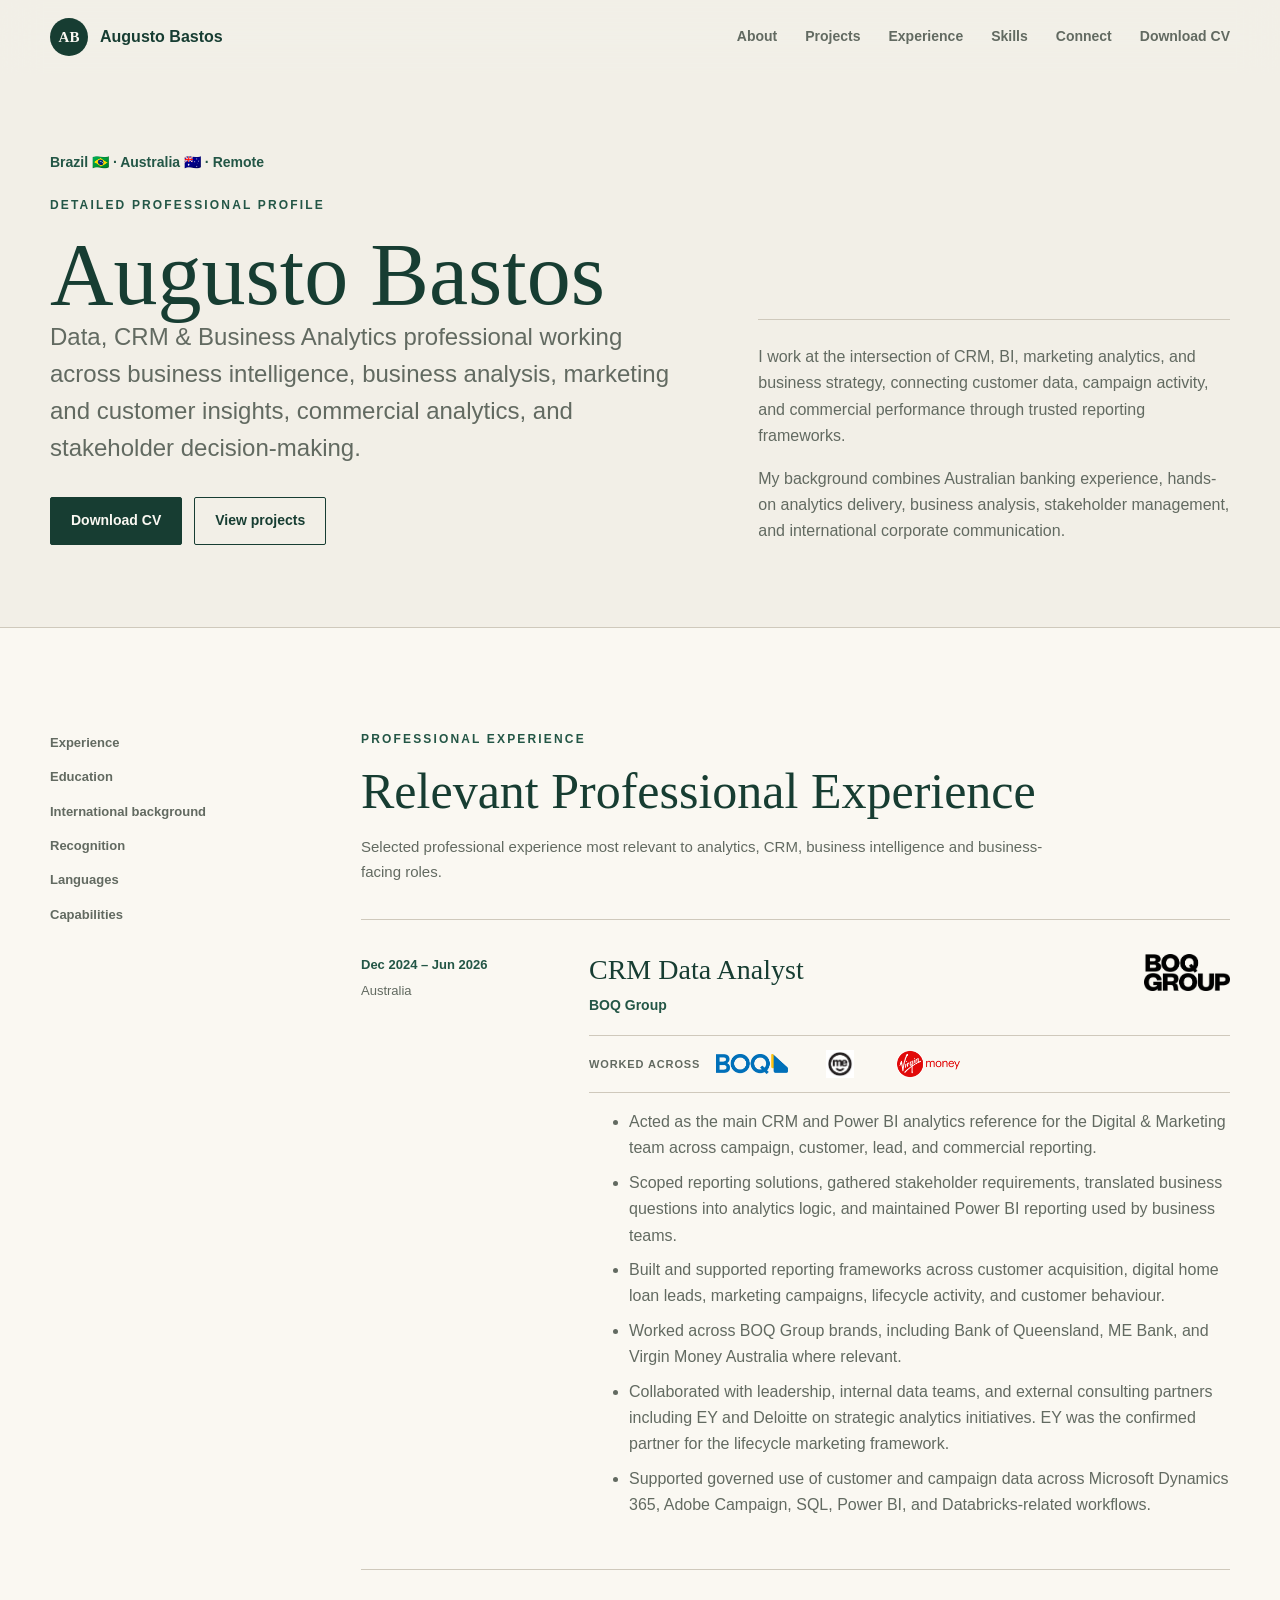
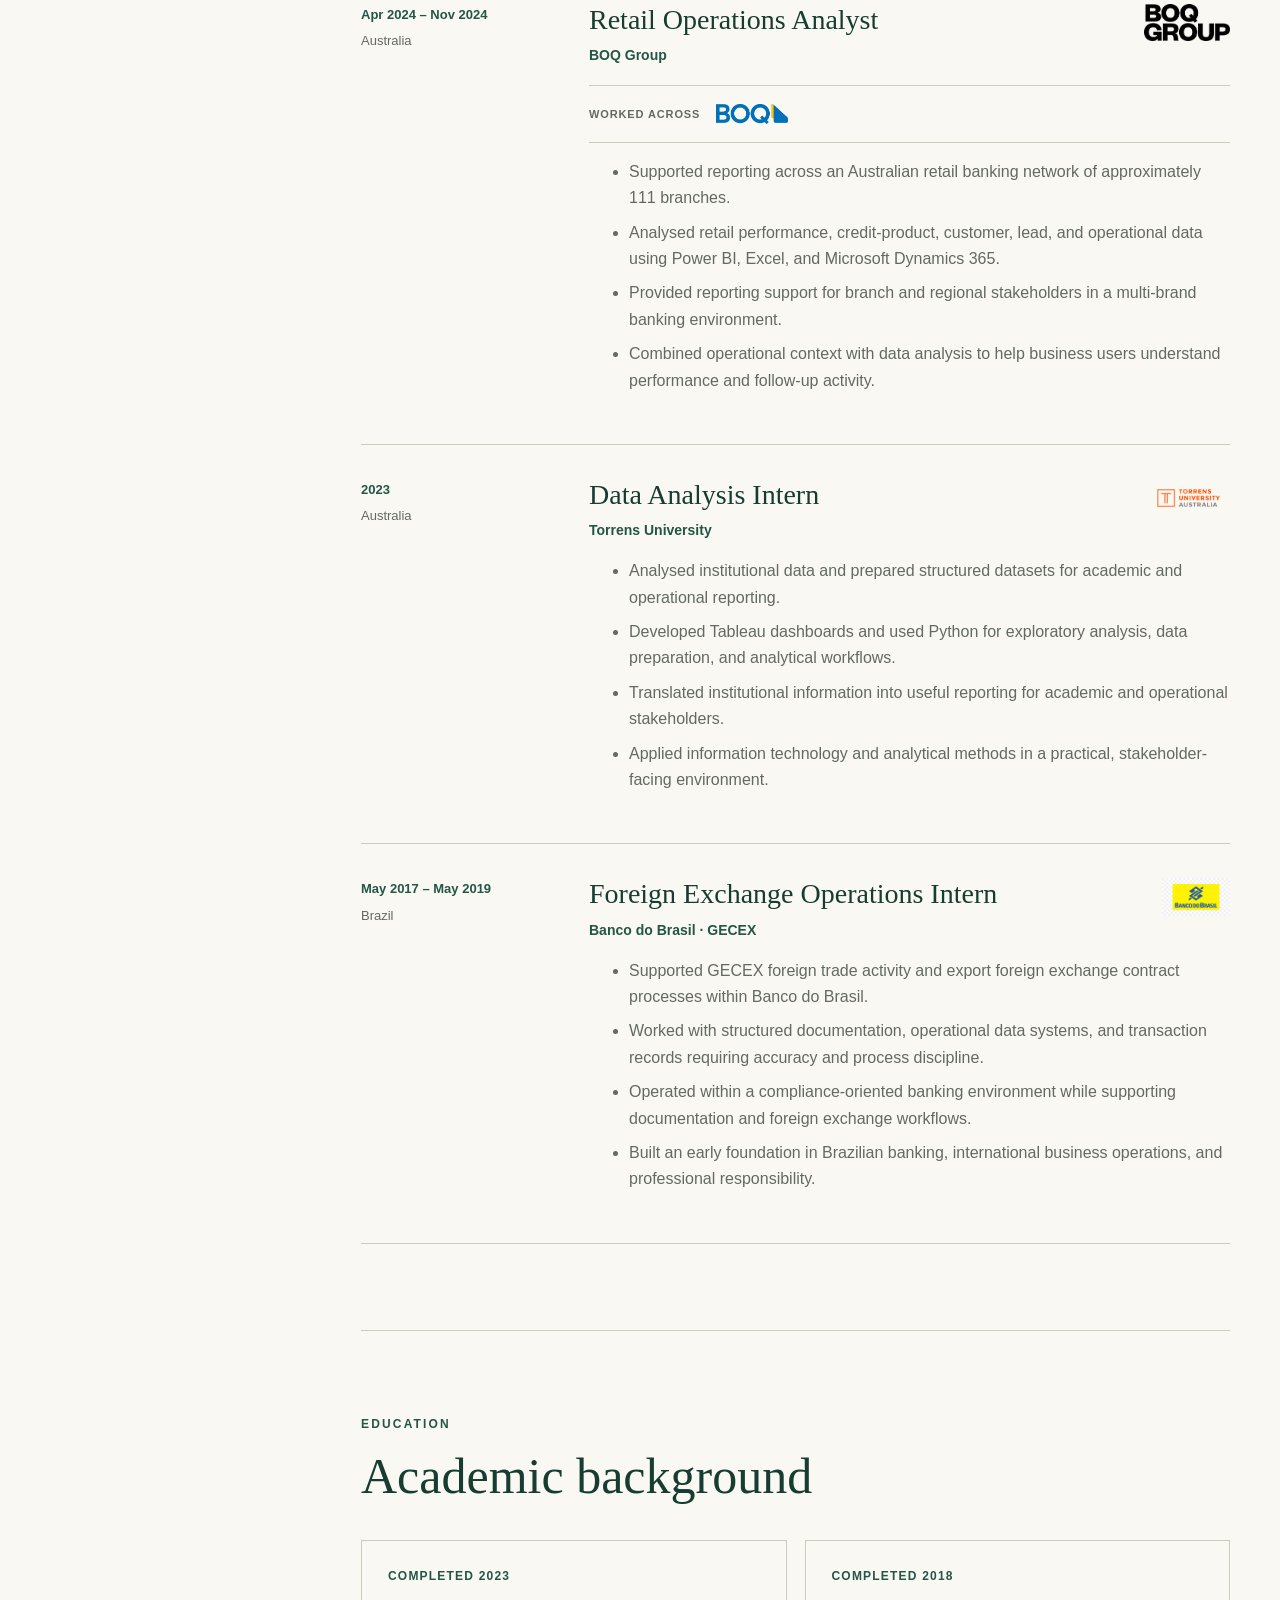
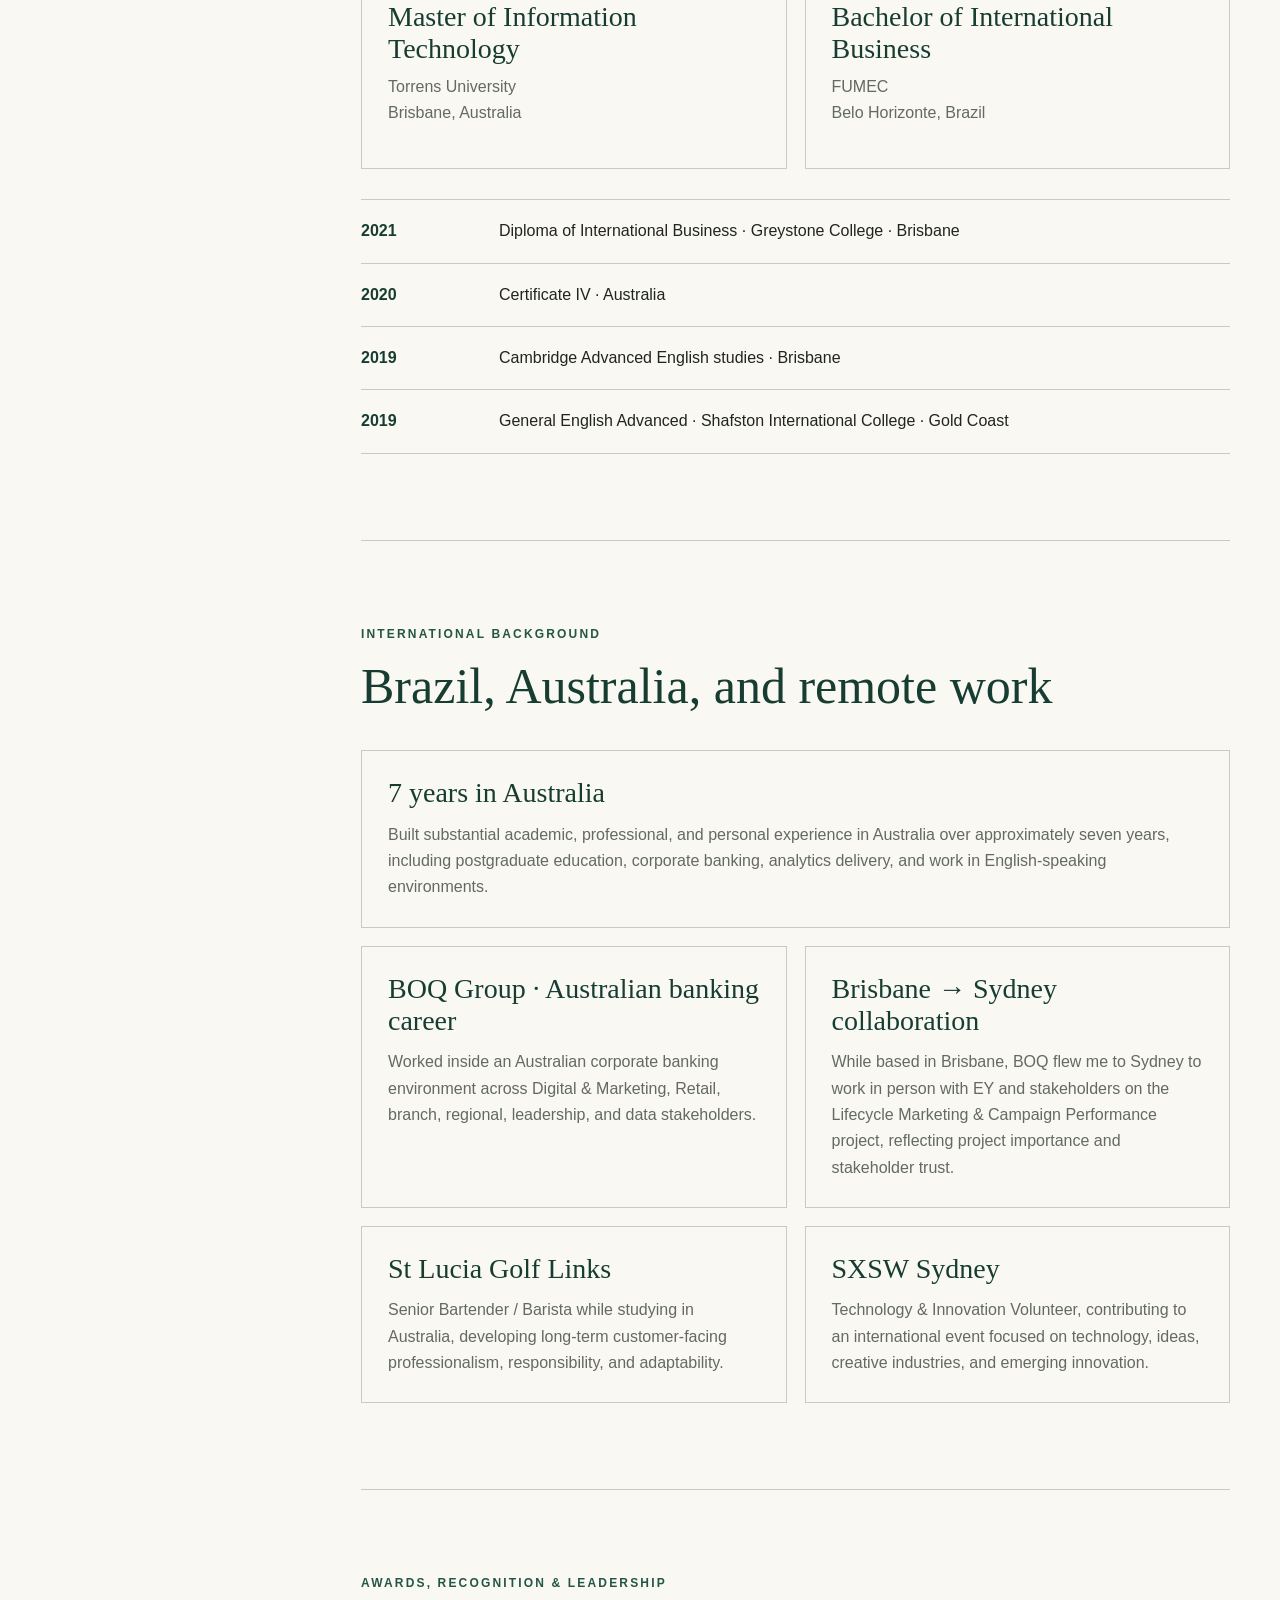
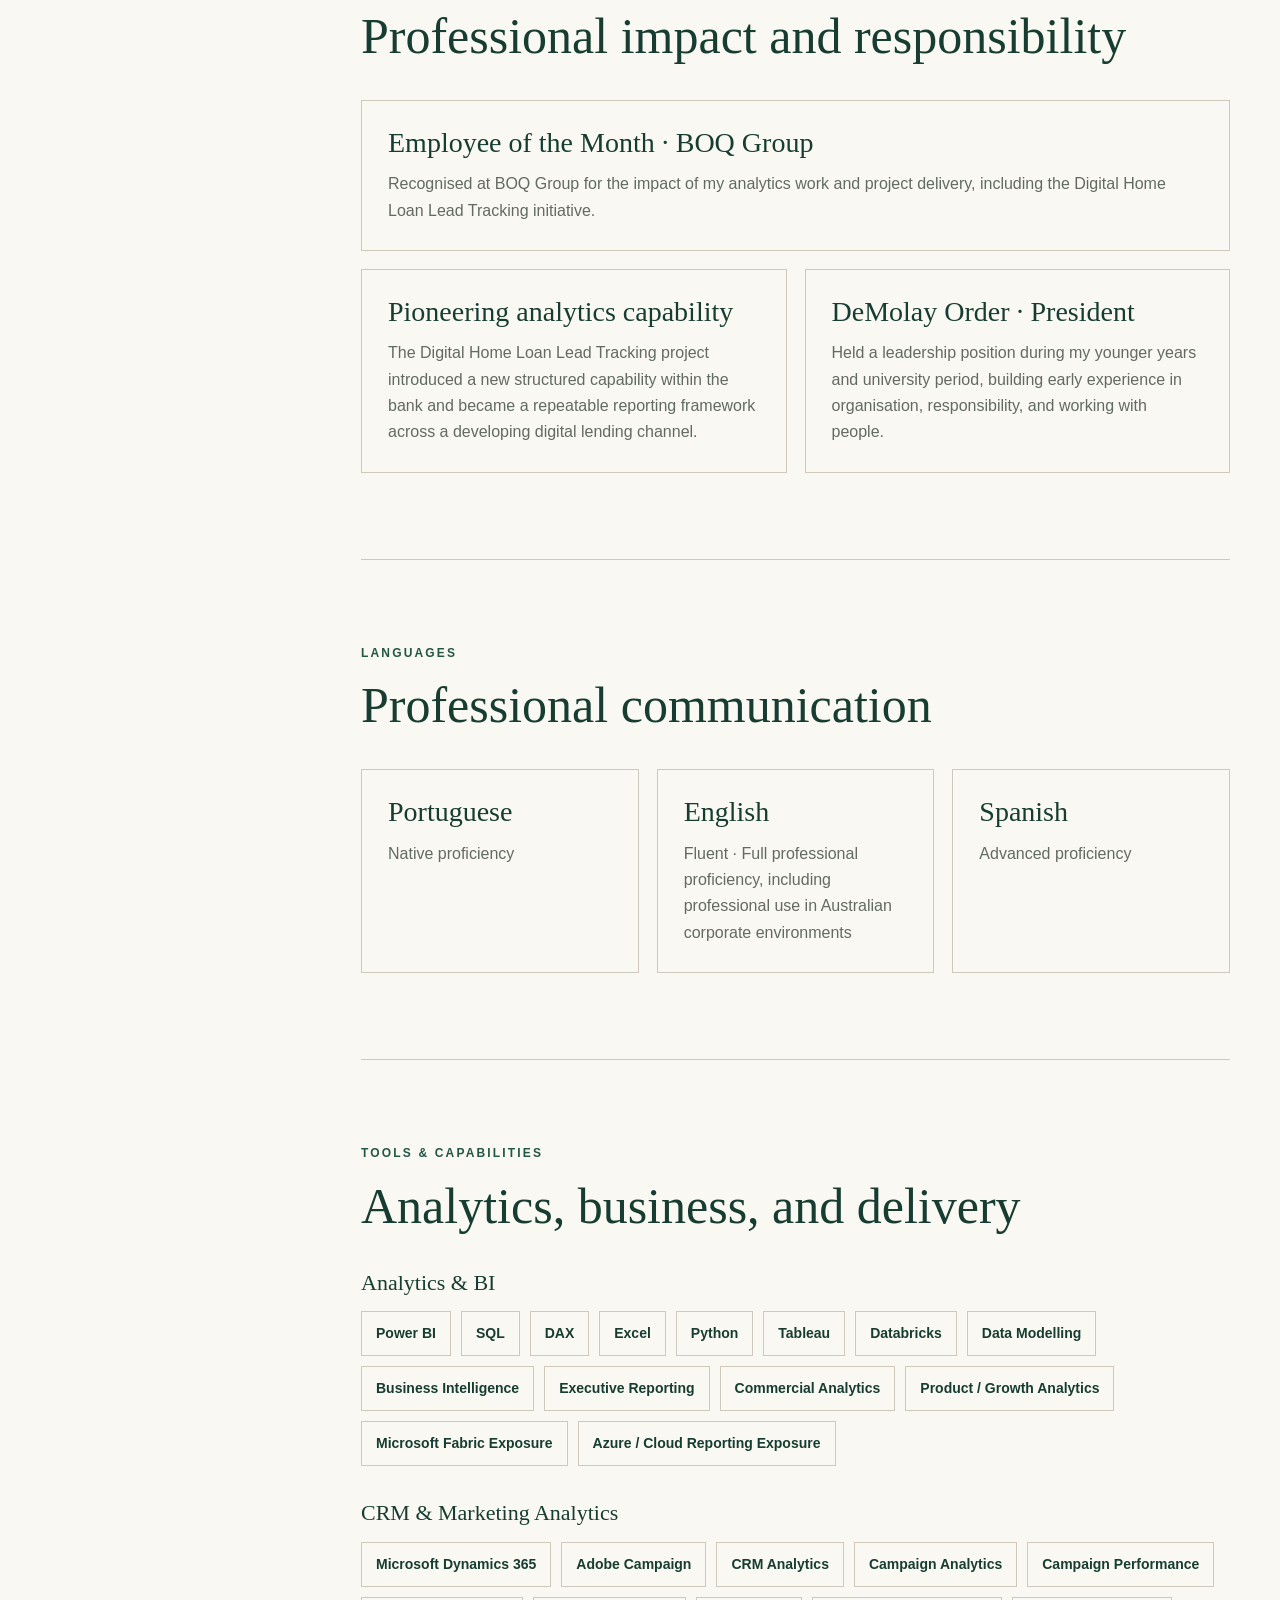
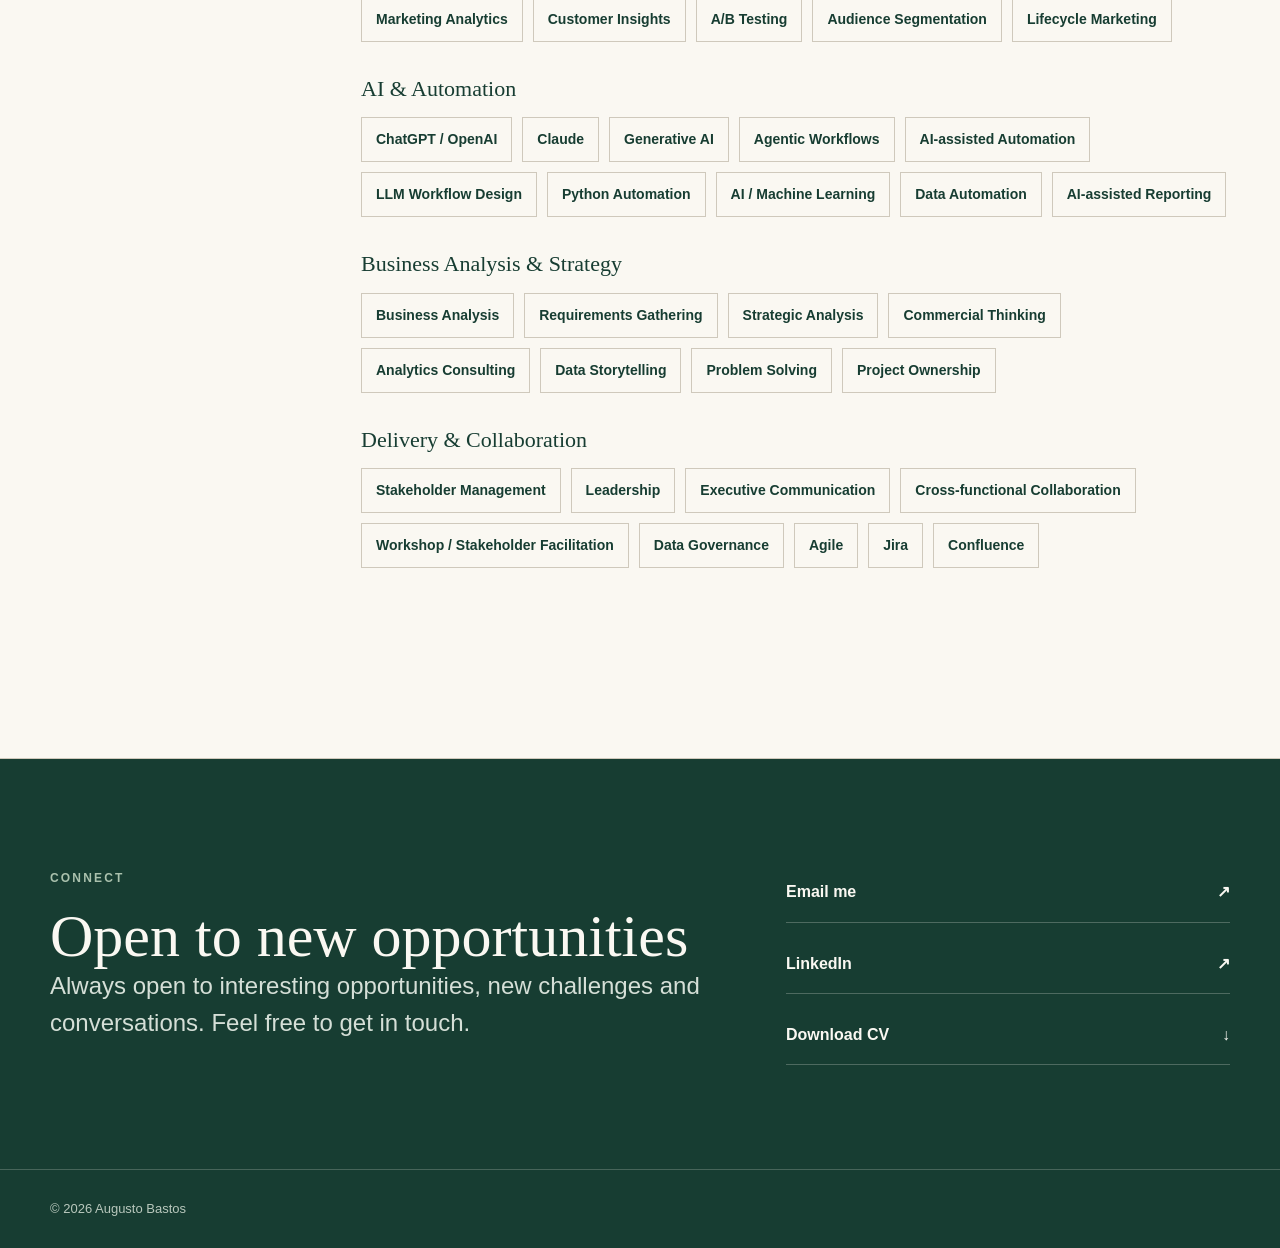
==== profile.html @ b30df7a2 "Add files via upload" ====
<!doctype html>
<html lang="en">
<head>
  <meta charset="utf-8">
  <meta name="viewport" content="width=device-width, initial-scale=1">
  <meta name="description" content="Detailed professional profile of Augusto Bastos, covering data and CRM analytics, business intelligence, business analysis, marketing analytics, customer insights, and Australian banking experience.">
  <meta name="theme-color" content="#f2efe7">
  <title>Professional Profile | Augusto Bastos</title>
  <link rel="stylesheet" href="styles.css">
  <script defer src="script.js"></script>
</head>
<body>
  <a class="skip-link" href="#main">Skip to content</a>
  <header class="site-header" data-header>
    <nav class="nav" aria-label="Main navigation">
      <a class="brand" href="index.html" aria-label="Augusto Bastos, home"><span class="brand-mark" aria-hidden="true">AB</span><span>Augusto Bastos</span></a>
      <button class="menu-button" type="button" aria-expanded="false" aria-label="Open navigation" data-menu-button>☰</button>
      <div class="nav-links" data-nav-links>
        <a href="index.html#about">About</a>
        <a href="index.html#projects">Projects</a>
        <a href="#experience">Experience</a>
        <a href="#capabilities">Skills</a>
        <a href="#connect">Connect</a>
        <a href="Augusto-Bastos-CV.pdf" download>Download CV</a>
      </div>
    </nav>
  </header>

  <main id="main">
    <section class="profile-hero">
      <div class="container profile-hero-grid">
        <div class="reveal">
          <p class="location-line">Brazil 🇧🇷 · Australia 🇦🇺 · Remote</p>
          <p class="eyebrow">Detailed professional profile</p>
          <h1>Augusto Bastos</h1>
          <p class="lede">Data, CRM & Business Analytics professional working across business intelligence, business analysis, marketing and customer insights, commercial analytics, and stakeholder decision-making.</p>
          <div class="button-row"><a class="button button-primary" href="Augusto-Bastos-CV.pdf" download>Download CV</a><a class="button" href="index.html#projects">View projects</a></div>
        </div>
        <aside class="profile-summary reveal">
          <p>I work at the intersection of CRM, BI, marketing analytics, and business strategy, connecting customer data, campaign activity, and commercial performance through trusted reporting frameworks.</p>
          <p>My background combines Australian banking experience, hands-on analytics delivery, business analysis, stakeholder management, and international corporate communication.</p>
        </aside>
      </div>
    </section>

    <section class="section surface-band">
      <div class="container profile-layout">
        <nav class="profile-index" aria-label="Profile sections">
          <a href="#experience">Experience</a>
          <a href="#education">Education</a>
          <a href="#background">International background</a>
          <a href="#recognition">Recognition</a>
          <a href="#languages">Languages</a>
          <a href="#capabilities">Capabilities</a>
        </nav>

        <div>
          <section class="profile-section reveal" id="experience">
            <p class="eyebrow">Professional experience</p>
            <h2>Relevant Professional Experience</h2>
            <p class="profile-support">Selected professional experience most relevant to analytics, CRM, business intelligence and business-facing roles.</p>
            <div class="role-list">
              <article class="role-entry">
                <div class="role-meta">Dec 2024 – Jun 2026<span>Australia</span></div>
                <div>
                  <div class="role-heading"><h3>CRM Data Analyst</h3><img class="role-logo" src="assets/logos/boq-group.webp" alt="BOQ Group"></div>
                  <p class="organisation">BOQ Group</p>
                  <div class="brand-strip" aria-label="Worked across BOQ Group banking brands"><span>Worked across</span><img src="assets/logos/bank-of-queensland.png" alt="Bank of Queensland"><img src="assets/logos/me-bank.png" alt="ME Bank"><img src="assets/logos/virgin-money-australia.webp" alt="Virgin Money Australia"></div>
                  <ul>
                    <li>Acted as the main CRM and Power BI analytics reference for the Digital & Marketing team across campaign, customer, lead, and commercial reporting.</li>
                    <li>Scoped reporting solutions, gathered stakeholder requirements, translated business questions into analytics logic, and maintained Power BI reporting used by business teams.</li>
                    <li>Built and supported reporting frameworks across customer acquisition, digital home loan leads, marketing campaigns, lifecycle activity, and customer behaviour.</li>
                    <li>Worked across BOQ Group brands, including Bank of Queensland, ME Bank, and Virgin Money Australia where relevant.</li>
                    <li>Collaborated with leadership, internal data teams, and external consulting partners including EY and Deloitte on strategic analytics initiatives. EY was the confirmed partner for the lifecycle marketing framework.</li>
                    <li>Supported governed use of customer and campaign data across Microsoft Dynamics 365, Adobe Campaign, SQL, Power BI, and Databricks-related workflows.</li>
                  </ul>
                </div>
              </article>

              <article class="role-entry">
                <div class="role-meta">Apr 2024 – Nov 2024<span>Australia</span></div>
                <div>
                  <div class="role-heading"><h3>Retail Operations Analyst</h3><img class="role-logo" src="assets/logos/boq-group.webp" alt="BOQ Group"></div>
                  <p class="organisation">BOQ Group</p>
                  <div class="brand-strip" aria-label="Worked across the Bank of Queensland retail network"><span>Worked across</span><img src="assets/logos/bank-of-queensland.png" alt="Bank of Queensland"></div>
                  <ul>
                    <li>Supported reporting across an Australian retail banking network of approximately 111 branches.</li>
                    <li>Analysed retail performance, credit-product, customer, lead, and operational data using Power BI, Excel, and Microsoft Dynamics 365.</li>
                    <li>Provided reporting support for branch and regional stakeholders in a multi-brand banking environment.</li>
                    <li>Combined operational context with data analysis to help business users understand performance and follow-up activity.</li>
                  </ul>
                </div>
              </article>

              <article class="role-entry">
                <div class="role-meta">2023<span>Australia</span></div>
                <div>
                  <div class="role-heading"><h3>Data Analysis Intern</h3><img class="role-logo" src="assets/logos/torrens-university.png" alt="Torrens University Australia"></div>
                  <p class="organisation">Torrens University</p>
                  <ul>
                    <li>Analysed institutional data and prepared structured datasets for academic and operational reporting.</li>
                    <li>Developed Tableau dashboards and used Python for exploratory analysis, data preparation, and analytical workflows.</li>
                    <li>Translated institutional information into useful reporting for academic and operational stakeholders.</li>
                    <li>Applied information technology and analytical methods in a practical, stakeholder-facing environment.</li>
                  </ul>
                </div>
              </article>

              <article class="role-entry">
                <div class="role-meta">May 2017 – May 2019<span>Brazil</span></div>
                <div>
                  <div class="role-heading"><h3>Foreign Exchange Operations Intern</h3><img class="role-logo" src="assets/logos/banco-do-brasil.webp" alt="Banco do Brasil"></div>
                  <p class="organisation">Banco do Brasil · GECEX</p>
                  <ul>
                    <li>Supported GECEX foreign trade activity and export foreign exchange contract processes within Banco do Brasil.</li>
                    <li>Worked with structured documentation, operational data systems, and transaction records requiring accuracy and process discipline.</li>
                    <li>Operated within a compliance-oriented banking environment while supporting documentation and foreign exchange workflows.</li>
                    <li>Built an early foundation in Brazilian banking, international business operations, and professional responsibility.</li>
                  </ul>
                </div>
              </article>
            </div>
          </section>

          <section class="profile-section reveal" id="education">
            <p class="eyebrow">Education</p>
            <h2>Academic background</h2>
            <div class="education-list">
              <article class="education-item"><p class="date">Completed 2023</p><h3>Master of Information Technology</h3><p>Torrens University<br>Brisbane, Australia</p></article>
              <article class="education-item"><p class="date">Completed 2018</p><h3>Bachelor of International Business</h3><p>FUMEC<br>Belo Horizonte, Brazil</p></article>
            </div>

            <div class="qualification-list" aria-label="Additional education and qualifications">
              <div class="qualification-row"><strong>2021</strong><span>Diploma of International Business · Greystone College · Brisbane</span></div>
              <div class="qualification-row"><strong>2020</strong><span>Certificate IV · Australia</span></div>
              <div class="qualification-row"><strong>2019</strong><span>Cambridge Advanced English studies · Brisbane</span></div>
              <div class="qualification-row"><strong>2019</strong><span>General English Advanced · Shafston International College · Gold Coast</span></div>
            </div>
          </section>

          <section class="profile-section reveal" id="background">
            <p class="eyebrow">International background</p>
            <h2>Brazil, Australia, and remote work</h2>
            <div class="story-grid">
              <article class="story-card"><h3>7 years in Australia</h3><p>Built substantial academic, professional, and personal experience in Australia over approximately seven years, including postgraduate education, corporate banking, analytics delivery, and work in English-speaking environments.</p></article>
              <article class="story-card"><h3>BOQ Group · Australian banking career</h3><p>Worked inside an Australian corporate banking environment across Digital & Marketing, Retail, branch, regional, leadership, and data stakeholders.</p></article>
              <article class="story-card"><h3>Brisbane → Sydney collaboration</h3><p>While based in Brisbane, BOQ flew me to Sydney to work in person with EY and stakeholders on the Lifecycle Marketing & Campaign Performance project, reflecting project importance and stakeholder trust.</p></article>
              <article class="story-card"><h3>St Lucia Golf Links</h3><p>Senior Bartender / Barista while studying in Australia, developing long-term customer-facing professionalism, responsibility, and adaptability.</p></article>
              <article class="story-card"><h3>SXSW Sydney</h3><p>Technology & Innovation Volunteer, contributing to an international event focused on technology, ideas, creative industries, and emerging innovation.</p></article>
            </div>
          </section>

          <section class="profile-section reveal" id="recognition">
            <p class="eyebrow">Awards, recognition & leadership</p>
            <h2>Professional impact and responsibility</h2>
            <div class="story-grid">
              <article class="story-card"><h3>Employee of the Month · BOQ Group</h3><p>Recognised at BOQ Group for the impact of my analytics work and project delivery, including the Digital Home Loan Lead Tracking initiative.</p></article>
              <article class="story-card"><h3>Pioneering analytics capability</h3><p>The Digital Home Loan Lead Tracking project introduced a new structured capability within the bank and became a repeatable reporting framework across a developing digital lending channel.</p></article>
              <article class="story-card"><h3>DeMolay Order · President</h3><p>Held a leadership position during my younger years and university period, building early experience in organisation, responsibility, and working with people.</p></article>
            </div>
          </section>

          <section class="profile-section reveal" id="languages">
            <p class="eyebrow">Languages</p>
            <h2>Professional communication</h2>
            <div class="language-grid">
              <article class="profile-card"><h3>Portuguese</h3><p>Native proficiency</p></article>
              <article class="profile-card"><h3>English</h3><p>Fluent · Full professional proficiency, including professional use in Australian corporate environments</p></article>
              <article class="profile-card"><h3>Spanish</h3><p>Advanced proficiency</p></article>
            </div>
          </section>

          <section class="profile-section reveal" id="capabilities">
            <p class="eyebrow">Tools & capabilities</p>
            <h2>Analytics, business, and delivery</h2>
            <div class="capability-group">
              <h3>Analytics & BI</h3>
              <div class="skills-list"><span class="skill">Power BI</span><span class="skill">SQL</span><span class="skill">DAX</span><span class="skill">Excel</span><span class="skill">Python</span><span class="skill">Tableau</span><span class="skill">Databricks</span><span class="skill">Data Modelling</span><span class="skill">Business Intelligence</span><span class="skill">Executive Reporting</span><span class="skill">Commercial Analytics</span><span class="skill">Product / Growth Analytics</span><span class="skill">Microsoft Fabric Exposure</span><span class="skill">Azure / Cloud Reporting Exposure</span></div>
            </div>
            <div class="capability-group">
              <h3>CRM & Marketing Analytics</h3>
              <div class="skills-list"><span class="skill">Microsoft Dynamics 365</span><span class="skill">Adobe Campaign</span><span class="skill">CRM Analytics</span><span class="skill">Campaign Analytics</span><span class="skill">Campaign Performance</span><span class="skill">Marketing Analytics</span><span class="skill">Customer Insights</span><span class="skill">A/B Testing</span><span class="skill">Audience Segmentation</span><span class="skill">Lifecycle Marketing</span></div>
            </div>
            <div class="capability-group">
              <h3>AI & Automation</h3>
              <div class="skills-list"><span class="skill">ChatGPT / OpenAI</span><span class="skill">Claude</span><span class="skill">Generative AI</span><span class="skill">Agentic Workflows</span><span class="skill">AI-assisted Automation</span><span class="skill">LLM Workflow Design</span><span class="skill">Python Automation</span><span class="skill">AI / Machine Learning</span><span class="skill">Data Automation</span><span class="skill">AI-assisted Reporting</span></div>
            </div>
            <div class="capability-group">
              <h3>Business Analysis & Strategy</h3>
              <div class="skills-list"><span class="skill">Business Analysis</span><span class="skill">Requirements Gathering</span><span class="skill">Strategic Analysis</span><span class="skill">Commercial Thinking</span><span class="skill">Analytics Consulting</span><span class="skill">Data Storytelling</span><span class="skill">Problem Solving</span><span class="skill">Project Ownership</span></div>
            </div>
            <div class="capability-group">
              <h3>Delivery & Collaboration</h3>
              <div class="skills-list"><span class="skill">Stakeholder Management</span><span class="skill">Leadership</span><span class="skill">Executive Communication</span><span class="skill">Cross-functional Collaboration</span><span class="skill">Workshop / Stakeholder Facilitation</span><span class="skill">Data Governance</span><span class="skill">Agile</span><span class="skill">Jira</span><span class="skill">Confluence</span></div>
            </div>
          </section>
        </div>
      </div>
    </section>

    <section class="section dark-band" id="connect">
      <div class="container connect-grid">
        <div class="reveal">
          <p class="eyebrow">Connect</p>
          <h2>Open to new opportunities</h2>
          <p class="lede">Always open to interesting opportunities, new challenges and conversations. Feel free to get in touch.</p>
        </div>
        <div class="contact-list reveal" aria-label="Contact actions">
          <a href="mailto:gusbastos7@gmail.com" aria-label="Email Augusto Bastos at gusbastos7@gmail.com">Email me</a>
          <a href="https://www.linkedin.com/in/augusto-bastos/" target="_blank" rel="noreferrer">LinkedIn</a>
          <a class="download-link" href="Augusto-Bastos-CV.pdf" download>Download CV</a>
        </div>
      </div>
    </section>
  </main>

  <footer class="site-footer"><div class="container footer-row"><span>© 2026 Augusto Bastos</span></div></footer>
</body>
</html>
---- styles.css ----
:root {
  --paper: #f2efe7;
  --paper-deep: #e7e2d6;
  --surface: #faf8f2;
  --forest: #173d32;
  --forest-2: #235646;
  --ink: #20251f;
  --muted: #626a61;
  --line: #cfc9bc;
  --sage: #aac1ad;
  --gold: #c39a52;
  --white: #fffef9;
  --serif: Georgia, "Times New Roman", serif;
  --sans: Inter, Aptos, "Segoe UI", Arial, sans-serif;
  --shadow: 0 22px 60px rgba(31, 45, 37, 0.09);
}

* { box-sizing: border-box; }
html { scroll-behavior: smooth; }
body {
  margin: 0;
  background: var(--paper);
  color: var(--ink);
  font-family: var(--sans);
  font-size: 16px;
  line-height: 1.65;
}
body.menu-open { overflow: hidden; }
a { color: inherit; }
img { max-width: 100%; }
button, a { -webkit-tap-highlight-color: transparent; }

.skip-link {
  position: fixed;
  top: 10px;
  left: 10px;
  z-index: 100;
  transform: translateY(-150%);
  padding: 10px 14px;
  background: var(--forest);
  color: white;
}
.skip-link:focus { transform: translateY(0); }

.site-header {
  position: sticky;
  top: 0;
  z-index: 30;
  border-bottom: 1px solid transparent;
  background: rgba(242, 239, 231, 0.88);
  backdrop-filter: blur(18px);
  transition: border-color .25s ease;
}
.site-header.scrolled { border-color: var(--line); }
.nav {
  width: min(1180px, calc(100% - 40px));
  min-height: 74px;
  margin: 0 auto;
  display: flex;
  align-items: center;
  justify-content: space-between;
  gap: 24px;
}
.brand {
  display: inline-flex;
  align-items: center;
  gap: 12px;
  color: var(--forest);
  font-weight: 700;
  text-decoration: none;
}
.brand-mark {
  width: 38px;
  height: 38px;
  display: grid;
  place-items: center;
  border-radius: 50%;
  background: var(--forest);
  color: var(--surface);
  font-family: var(--serif);
  font-size: 15px;
}
.nav-links { display: flex; align-items: center; gap: 28px; }
.nav-links a {
  color: var(--muted);
  font-size: 14px;
  font-weight: 600;
  text-decoration: none;
}
.nav-links a:hover, .nav-links a:focus-visible { color: var(--forest); }
.menu-button {
  display: none;
  width: 42px;
  height: 42px;
  border: 1px solid var(--line);
  border-radius: 50%;
  background: transparent;
  color: var(--forest);
  font-size: 20px;
}

.container { width: min(1180px, calc(100% - 40px)); margin: 0 auto; }
.section { padding: 104px 0; }
.section-tight { padding: 72px 0; }
.section-rule { border-top: 1px solid var(--line); }
.surface-band { background: var(--surface); border-block: 1px solid var(--line); }
.dark-band { background: var(--forest); color: var(--paper); }

.eyebrow {
  margin: 0 0 18px;
  color: var(--forest-2);
  font-size: 12px;
  font-weight: 800;
  letter-spacing: .18em;
  line-height: 1.3;
  text-transform: uppercase;
}
.dark-band .eyebrow { color: var(--sage); }
h1, h2, h3, h4 { margin: 0; color: var(--forest); font-family: var(--serif); font-weight: 500; letter-spacing: 0; }
h1 { max-width: 900px; font-size: clamp(50px, 7vw, 88px); line-height: .98; }
h2 { font-size: clamp(38px, 5vw, 60px); line-height: 1.04; }
h3 { font-size: 28px; line-height: 1.15; }
h4 { font-size: 21px; }
.dark-band h2, .dark-band h3 { color: var(--surface); }
p { margin: 0 0 1em; color: var(--muted); }
.dark-band p { color: #d5dfd7; }
.lede { max-width: 780px; font-size: clamp(19px, 2.2vw, 24px); line-height: 1.55; }
.fine-print { font-size: 13px; }
.text-link { color: var(--forest); font-weight: 700; text-underline-offset: 4px; }

.button-row { display: flex; flex-wrap: wrap; gap: 12px; margin-top: 30px; }
.button {
  min-height: 48px;
  display: inline-flex;
  align-items: center;
  justify-content: center;
  gap: 9px;
  padding: 0 20px;
  border: 1px solid var(--forest);
  border-radius: 2px;
  color: var(--forest);
  font-size: 14px;
  font-weight: 750;
  text-decoration: none;
  transition: background .2s ease, color .2s ease, transform .2s ease;
}
.button:hover { transform: translateY(-2px); }
.button-primary { background: var(--forest); color: var(--surface); }
.button-primary:hover { background: var(--forest-2); }
.button-light { border-color: var(--paper); color: var(--paper); }
.button-light:hover { background: var(--paper); color: var(--forest); }

.hero { padding: 86px 0 74px; }
.hero-grid { display: grid; grid-template-columns: minmax(0, 1.25fr) minmax(320px, .75fr); gap: 70px; align-items: end; }
.location-line { margin: 0 0 24px; color: var(--forest-2); font-size: 14px; font-weight: 700; }
.hero-copy h1 { max-width: 100%; font-size: 88px; white-space: nowrap; }
.hero-role { max-width: 760px; margin: 22px 0 0; color: var(--forest-2); font-size: 21px; font-weight: 750; line-height: 1.4; }
.hero-copy .lede { margin-top: 24px; }
.hero-note {
  border-top: 1px solid var(--line);
  padding-top: 24px;
}
.hero-note strong { display: block; margin-bottom: 8px; color: var(--forest); font-family: var(--serif); font-size: 23px; font-weight: 500; }
.availability { display: flex; align-items: center; gap: 10px; margin-top: 22px; color: var(--muted); font-size: 14px; }
.availability::before { content: ""; width: 8px; height: 8px; border-radius: 50%; background: #5f916b; box-shadow: 0 0 0 5px rgba(95,145,107,.13); }

.intro-grid { display: grid; grid-template-columns: .72fr 1.28fr; gap: 90px; align-items: start; }
.copy-stack p { font-size: 18px; }
.copy-stack p:last-child { margin-bottom: 0; }
.section-heading { display: grid; grid-template-columns: .82fr 1.18fr; gap: 70px; align-items: end; margin-bottom: 54px; }
.section-heading p { max-width: 580px; margin: 0; }
.simple-heading { margin-bottom: 46px; }
.simple-heading h2 { font-size: clamp(36px, 4.5vw, 52px); }
.simple-heading-row { display: flex; align-items: end; justify-content: space-between; gap: 24px; }
.education-heading { margin-top: 88px; }

.snapshot-grid { display: grid; grid-template-columns: repeat(4, 1fr); border: 1px solid var(--line); background: var(--surface); }
.snapshot-item { min-height: 168px; padding: 26px; border-right: 1px solid var(--line); }
.snapshot-item:last-child { border-right: 0; }
.snapshot-item span { display: block; margin-bottom: 20px; color: var(--muted); font-size: 12px; font-weight: 800; letter-spacing: .12em; text-transform: uppercase; }
.snapshot-item strong { color: var(--forest); font-family: var(--serif); font-size: 21px; font-weight: 500; line-height: 1.35; }

.project-grid { display: grid; grid-template-columns: repeat(3, 1fr); gap: 22px; }
.project-card { display: flex; flex-direction: column; min-height: 100%; border: 1px solid var(--line); background: var(--surface); }
.project-card-visual { height: 235px; position: relative; overflow: hidden; border-bottom: 1px solid var(--line); background: var(--paper-deep); }
.project-card-body { display: flex; flex: 1; flex-direction: column; padding: 28px; }
.project-number { margin-bottom: 18px; color: var(--forest-2); font-size: 12px; font-weight: 800; letter-spacing: .15em; }
.project-card h3 { margin-bottom: 16px; }
.project-card p { font-size: 15px; }
.project-card .tools { margin-top: auto; padding-top: 12px; color: var(--forest-2); font-size: 12px; font-weight: 700; }
.project-link { display: inline-flex; align-items: center; gap: 8px; margin-top: 22px; color: var(--forest); font-weight: 750; text-decoration: none; }
.project-link::after { content: "→"; transition: transform .2s ease; }
.project-link:hover::after { transform: translateX(4px); }

.mini-dashboard { position: absolute; inset: 28px; display: grid; grid-template-columns: .72fr 1.28fr; gap: 10px; }
.mini-side { border: 1px solid rgba(23,61,50,.28); background: rgba(250,248,242,.5); }
.mini-main { display: grid; grid-template-rows: 46px 1fr 55px; gap: 9px; }
.mini-head, .mini-foot { border: 1px solid rgba(23,61,50,.28); background: var(--surface); }
.mini-chart { display: flex; align-items: end; gap: 7px; padding: 18px 15px 0; border: 1px solid rgba(23,61,50,.28); }
.mini-chart i { display: block; flex: 1; background: var(--forest); opacity: .82; }
.map-visual { position: absolute; inset: 28px; }
.map-ring { position: absolute; border: 1px solid var(--forest); border-radius: 50%; }
.map-ring.r1 { width: 180px; height: 180px; left: 18px; top: 0; }
.map-ring.r2 { width: 112px; height: 112px; left: 52px; top: 34px; background: rgba(170,193,173,.5); }
.map-node { position: absolute; width: 12px; height: 12px; border-radius: 50%; background: var(--gold); }
.map-node.n1 { right: 48px; top: 24px; }.map-node.n2 { right: 18px; top: 93px; }.map-node.n3 { right: 70px; bottom: 14px; }
.map-axis { position: absolute; right: 30px; top: 30px; width: 1px; height: 145px; background: var(--forest); transform: rotate(28deg); }
.campaign-visual { position: absolute; inset: 28px; display: grid; grid-template-columns: 1fr 1fr; gap: 14px; align-items: center; }
.campaign-track { display: grid; gap: 10px; }
.campaign-track i { height: 34px; border: 1px solid rgba(23,61,50,.35); background: rgba(250,248,242,.6); }
.campaign-donut { width: 130px; height: 130px; margin: auto; border: 26px solid var(--forest); border-right-color: var(--sage); border-bottom-color: var(--gold); border-radius: 50%; }

.highlights-grid { display: grid; grid-template-columns: repeat(4, 1fr); gap: 1px; background: rgba(242,239,231,.25); border: 1px solid rgba(242,239,231,.25); }
.highlight { position: relative; min-height: 260px; padding: 32px 32px 52px; background: var(--forest); }
.highlight .big { margin-bottom: 20px; color: var(--surface); font-family: var(--serif); font-size: 42px; line-height: 1; }
.highlight .big-label { font-family: var(--sans); font-size: 23px; font-weight: 800; line-height: 1.1; text-transform: uppercase; }
.highlight::after {
  content: "";
  position: absolute;
  left: 32px;
  bottom: 28px;
  width: 28px;
  height: 1px;
  background: var(--gold);
  animation: highlight-drift 3.2s ease-in-out infinite;
}
.highlight:nth-child(2)::after { animation-delay: .25s; }
.highlight:nth-child(3)::after { animation-delay: .5s; }
.highlight:nth-child(4)::after { animation-delay: .75s; }
@keyframes highlight-drift {
  0%, 100% { transform: translateX(0); opacity: .65; }
  50% { transform: translateX(7px); opacity: 1; }
}

.timeline { border-top: 1px solid var(--line); }
.timeline-row { display: grid; grid-template-columns: 220px 1fr; gap: 40px; padding: 34px 0; border-bottom: 1px solid var(--line); }
.timeline-date { color: var(--forest-2); font-size: 13px; font-weight: 800; letter-spacing: .08em; text-transform: uppercase; }
.timeline-row h3 { margin-bottom: 10px; }
.timeline-row p { max-width: 730px; margin: 0; }
.timeline-row .timeline-org { margin: -3px 0 10px; color: var(--forest-2); font-size: 14px; font-weight: 750; }
.credential-grid { display: grid; grid-template-columns: 1fr 1fr; gap: 22px; margin-top: 22px; }
.credential { padding: 26px; border: 1px solid var(--line); background: var(--surface); }

.skills-list { display: flex; flex-wrap: wrap; gap: 10px; }
.skill { padding: 10px 14px; border: 1px solid var(--line); background: var(--surface); color: var(--forest); font-size: 14px; font-weight: 700; }

.connect-grid { display: grid; grid-template-columns: 1.2fr .8fr; gap: 70px; align-items: end; }
.contact-list { display: grid; gap: 12px; }
.contact-list a { display: flex; justify-content: space-between; gap: 18px; padding: 16px 0; border-bottom: 1px solid rgba(242,239,231,.25); color: var(--surface); font-weight: 700; text-decoration: none; }
.contact-list a::after { content: "↗"; }
.contact-list .download-link::after { content: "↓"; }

.site-footer { padding: 28px 0; border-top: 1px solid rgba(242,239,231,.22); background: var(--forest); color: #b9c8bd; font-size: 13px; }
.footer-row { display: flex; justify-content: space-between; gap: 20px; }

/* Case studies */
.case-hero { padding: 72px 0 64px; }
.breadcrumb { margin-bottom: 30px; color: var(--forest-2); font-size: 13px; font-weight: 700; }
.breadcrumb a { text-underline-offset: 4px; }
.case-hero-grid { display: grid; grid-template-columns: 1.18fr .82fr; gap: 64px; align-items: end; }
.case-summary { margin-top: 26px; font-size: 20px; }
.case-meta { border: 1px solid var(--line); background: var(--surface); }
.case-meta-row { padding: 18px 20px; border-bottom: 1px solid var(--line); }
.case-meta-row:last-child { border-bottom: 0; }
.case-meta-row span { display: block; margin-bottom: 5px; color: var(--muted); font-size: 11px; font-weight: 800; letter-spacing: .12em; text-transform: uppercase; }
.case-meta-row strong { color: var(--forest); font-weight: 700; }
.case-body-grid { display: grid; grid-template-columns: 270px minmax(0, 1fr); gap: 70px; }
.case-index { position: sticky; top: 100px; align-self: start; display: grid; gap: 12px; }
.case-index a { color: var(--muted); font-size: 13px; font-weight: 700; text-decoration: none; }
.case-index a:hover { color: var(--forest); }
.case-content { max-width: 790px; }
.case-block { padding: 0 0 72px; scroll-margin-top: 110px; }
.case-block + .case-block { padding-top: 72px; border-top: 1px solid var(--line); }
.case-block h2 { margin-bottom: 28px; font-size: clamp(34px, 4vw, 48px); }
.case-block p, .case-block li { font-size: 17px; }
.case-block ul { margin: 24px 0 0; padding-left: 21px; color: var(--muted); }
.case-block li { margin-bottom: 10px; padding-left: 6px; }
.callout { margin-top: 30px; padding: 26px; border-left: 3px solid var(--gold); background: var(--surface); }
.callout strong { display: block; margin-bottom: 8px; color: var(--forest); }
.flow { margin-top: 34px; padding: 30px; border: 1px solid var(--line); background: var(--surface); }
.flow-row { display: grid; grid-template-columns: repeat(6, 1fr); gap: 20px; align-items: stretch; }
.flow-step { position: relative; display: grid; place-items: center; min-height: 112px; padding: 14px 10px; border: 1px solid var(--line); background: var(--paper); color: var(--forest); font-size: 12px; font-weight: 750; line-height: 1.35; text-align: center; }
.flow-step:not(:last-child)::after { content: "→"; position: absolute; right: -16px; top: 50%; z-index: 2; color: var(--gold); font-size: 18px; transform: translateY(-50%); }
.impact-list { display: grid; grid-template-columns: 1fr 1fr; gap: 12px; margin-top: 28px; }
.impact-item { padding: 20px; border: 1px solid var(--line); background: var(--surface); color: var(--forest); font-weight: 700; }
.confidentiality { padding: 24px; border: 1px solid var(--line); background: var(--paper-deep); font-size: 14px; }
.next-projects { display: flex; justify-content: space-between; gap: 20px; padding-top: 34px; border-top: 1px solid var(--line); }
.next-projects a { color: var(--forest); font-weight: 750; text-decoration: none; }

/* Detailed profile */
.profile-hero { padding: 76px 0 82px; }
.profile-hero-grid { display: grid; grid-template-columns: 1.15fr .85fr; gap: 70px; align-items: end; }
.profile-summary { padding-top: 24px; border-top: 1px solid var(--line); }
.profile-summary p:last-child { margin-bottom: 0; }
.profile-layout { display: grid; grid-template-columns: 235px minmax(0, 1fr); gap: 76px; }
.profile-index { position: sticky; top: 104px; align-self: start; display: grid; gap: 13px; }
.profile-index a { color: var(--muted); font-size: 13px; font-weight: 700; text-decoration: none; }
.profile-index a:hover { color: var(--forest); }
.profile-section { padding-bottom: 86px; scroll-margin-top: 110px; }
.profile-section + .profile-section { padding-top: 86px; border-top: 1px solid var(--line); }
.profile-section > h2 { margin-bottom: 38px; font-size: clamp(36px, 4vw, 50px); }
.role-list { border-top: 1px solid var(--line); }
.role-entry { display: grid; grid-template-columns: 190px 1fr; gap: 38px; padding: 34px 0; border-bottom: 1px solid var(--line); }
.role-meta { color: var(--forest-2); font-size: 13px; font-weight: 750; }
.role-meta span { display: block; margin-top: 5px; color: var(--muted); font-weight: 500; }
.role-entry h3 { margin-bottom: 8px; }
.role-entry .organisation { margin-bottom: 16px; color: var(--forest-2); font-size: 14px; font-weight: 750; }
.role-entry li { margin-bottom: 8px; color: var(--muted); }
.role-heading { display: flex; align-items: flex-start; justify-content: space-between; gap: 22px; }
.role-logo { width: 86px; height: 38px; object-fit: contain; object-position: right center; flex: 0 0 auto; }
.brand-strip { display: flex; flex-wrap: wrap; align-items: center; gap: 16px; margin: 18px 0 4px; padding: 14px 0; border-block: 1px solid var(--line); }
.brand-strip span { color: var(--muted); font-size: 11px; font-weight: 800; letter-spacing: .08em; text-transform: uppercase; }
.brand-strip img { width: 72px; height: 28px; object-fit: contain; }
.education-list { display: grid; grid-template-columns: 1fr 1fr; gap: 18px; }
.education-item { padding: 26px; border: 1px solid var(--line); background: var(--surface); }
.education-item .date { margin-bottom: 14px; color: var(--forest-2); font-size: 12px; font-weight: 800; letter-spacing: .1em; text-transform: uppercase; }
.education-item h3 { margin-bottom: 8px; }
.qualification-list { display: grid; margin-top: 30px; border-top: 1px solid var(--line); }
.qualification-row { display: grid; grid-template-columns: 110px 1fr; gap: 28px; padding: 18px 0; border-bottom: 1px solid var(--line); }
.qualification-row strong { color: var(--forest); }
.profile-columns { display: grid; grid-template-columns: 1fr 1fr; gap: 18px; }
.profile-card { padding: 26px; border: 1px solid var(--line); background: var(--surface); }
.profile-card h3 { margin-bottom: 12px; }
.profile-card p:last-child { margin-bottom: 0; }
.profile-support { max-width: 700px; margin: -20px 0 34px; font-size: 15px; }
.story-grid { display: grid; grid-template-columns: 1fr 1fr; gap: 18px; }
.story-card { padding: 26px; border: 1px solid var(--line); background: var(--surface); }
.story-card:first-child { grid-column: span 2; }
.story-card h3 { margin-bottom: 12px; }
.story-card p:last-child { margin-bottom: 0; }
.language-grid { display: grid; grid-template-columns: repeat(3, 1fr); gap: 18px; }
.capability-group + .capability-group { margin-top: 34px; }
.capability-group h3 { margin-bottom: 16px; font-size: 22px; }

.reveal { opacity: 0; transform: translateY(18px); transition: opacity .65s ease, transform .65s ease; }
.reveal.visible { opacity: 1; transform: none; }

@media (prefers-reduced-motion: reduce) {
  html { scroll-behavior: auto; }
  *, *::before, *::after { animation: none !important; transition: none !important; }
  .reveal { opacity: 1; transform: none; }
}

@media (max-width: 980px) {
  .hero-copy h1 { font-size: 72px; }
  .hero-grid, .case-hero-grid, .profile-hero-grid { grid-template-columns: 1fr; }
  .hero-note { max-width: 650px; }
  .section-heading, .intro-grid, .connect-grid { grid-template-columns: 1fr; gap: 30px; }
  .snapshot-grid { grid-template-columns: 1fr 1fr; }
  .snapshot-item:nth-child(2) { border-right: 0; }
  .snapshot-item:nth-child(-n+2) { border-bottom: 1px solid var(--line); }
  .project-grid { grid-template-columns: 1fr; }
  .project-card { display: grid; grid-template-columns: .8fr 1.2fr; }
  .project-card-visual { height: auto; min-height: 300px; border-right: 1px solid var(--line); border-bottom: 0; }
  .highlights-grid { grid-template-columns: 1fr 1fr; }
  .highlight { min-height: auto; }
  .case-body-grid { grid-template-columns: 1fr; gap: 0; }
  .case-index { position: static; grid-template-columns: repeat(4, max-content); overflow-x: auto; padding-bottom: 24px; }
  .flow-row { grid-template-columns: repeat(3, 1fr); }
  .flow-step:nth-child(3)::after { display: none; }
  .profile-layout { grid-template-columns: 1fr; gap: 0; }
  .profile-index { position: static; grid-template-columns: repeat(6, max-content); overflow-x: auto; padding-bottom: 30px; }
}

@media (max-width: 720px) {
  .nav { width: min(100% - 28px, 1180px); }
  .menu-button { display: grid; place-items: center; }
  .nav-links { position: fixed; inset: 74px 0 auto; display: none; padding: 22px; border-bottom: 1px solid var(--line); background: var(--paper); }
  .nav-links.open { display: grid; }
  .nav-links a { padding: 8px 0; font-size: 16px; }
  .container { width: min(100% - 30px, 1180px); }
  .section { padding: 76px 0; }
  .hero { padding: 60px 0; }
  .hero-copy h1 { font-size: 52px; }
  .hero-role { font-size: 18px; }
  h1 { font-size: clamp(43px, 14vw, 62px); }
  .snapshot-grid, .credential-grid, .impact-list { grid-template-columns: 1fr; }
  .snapshot-item { min-height: auto; border-right: 0; border-bottom: 1px solid var(--line); }
  .snapshot-item:last-child { border-bottom: 0; }
  .project-card { display: flex; }
  .project-card-visual { min-height: 225px; border-right: 0; border-bottom: 1px solid var(--line); }
  .timeline-row { grid-template-columns: 1fr; gap: 10px; }
  .simple-heading-row { align-items: start; flex-direction: column; }
  .education-heading { margin-top: 68px; }
  .flow-row { grid-template-columns: 1fr; }
  .flow-step:not(:last-child)::after { content: "↓"; right: auto; left: 50%; top: auto; bottom: -19px; transform: translateX(-50%); }
  .flow-step:nth-child(3)::after { display: block; }
  .case-index { grid-template-columns: repeat(7, max-content); }
  .profile-index { grid-template-columns: repeat(6, max-content); }
  .role-entry { grid-template-columns: 1fr; gap: 10px; }
  .education-list, .profile-columns { grid-template-columns: 1fr; }
  .qualification-row { grid-template-columns: 82px 1fr; gap: 18px; }
  .highlights-grid, .story-grid, .language-grid { grid-template-columns: 1fr; }
  .story-card:first-child { grid-column: auto; }
  .role-heading { align-items: flex-start; }
  .role-logo { width: 72px; height: 34px; }
  .footer-row, .next-projects { flex-direction: column; }
}

@media (max-width: 420px) {
  .hero-copy h1 { font-size: 46px; }
}
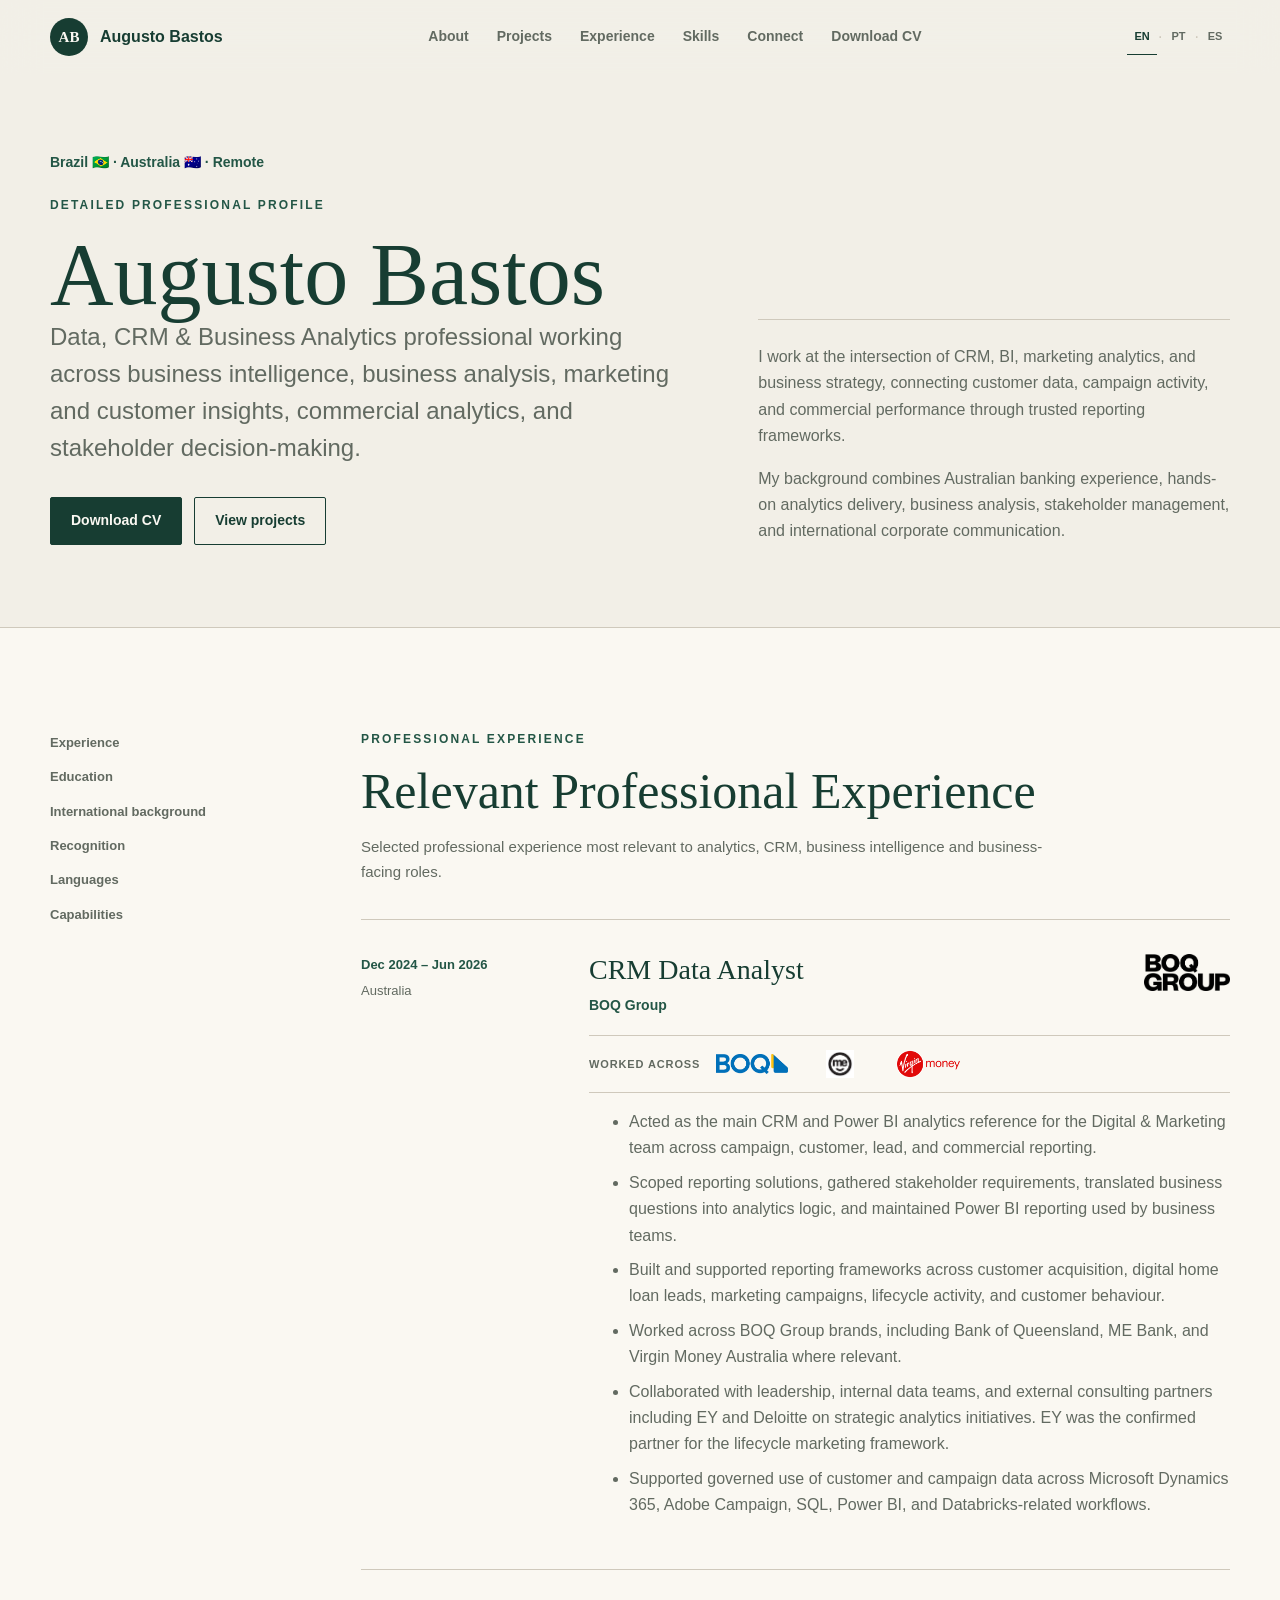
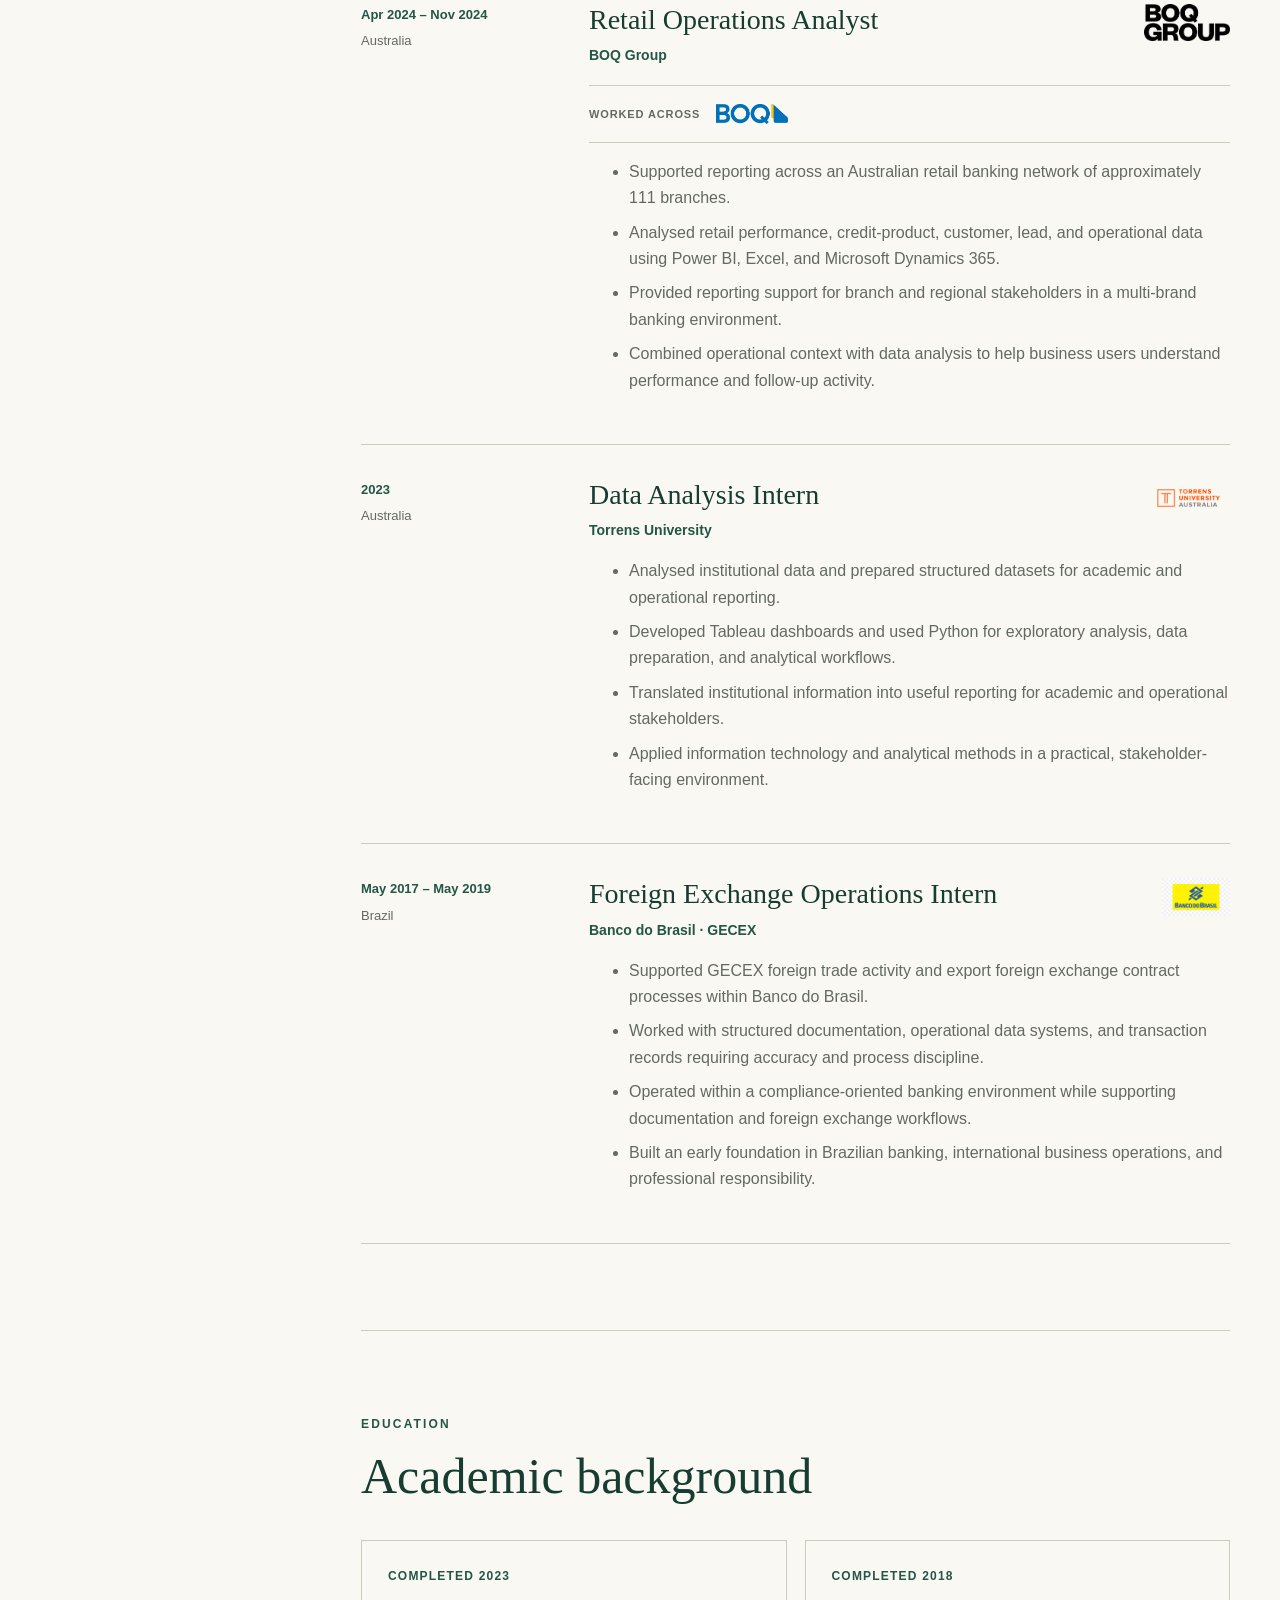
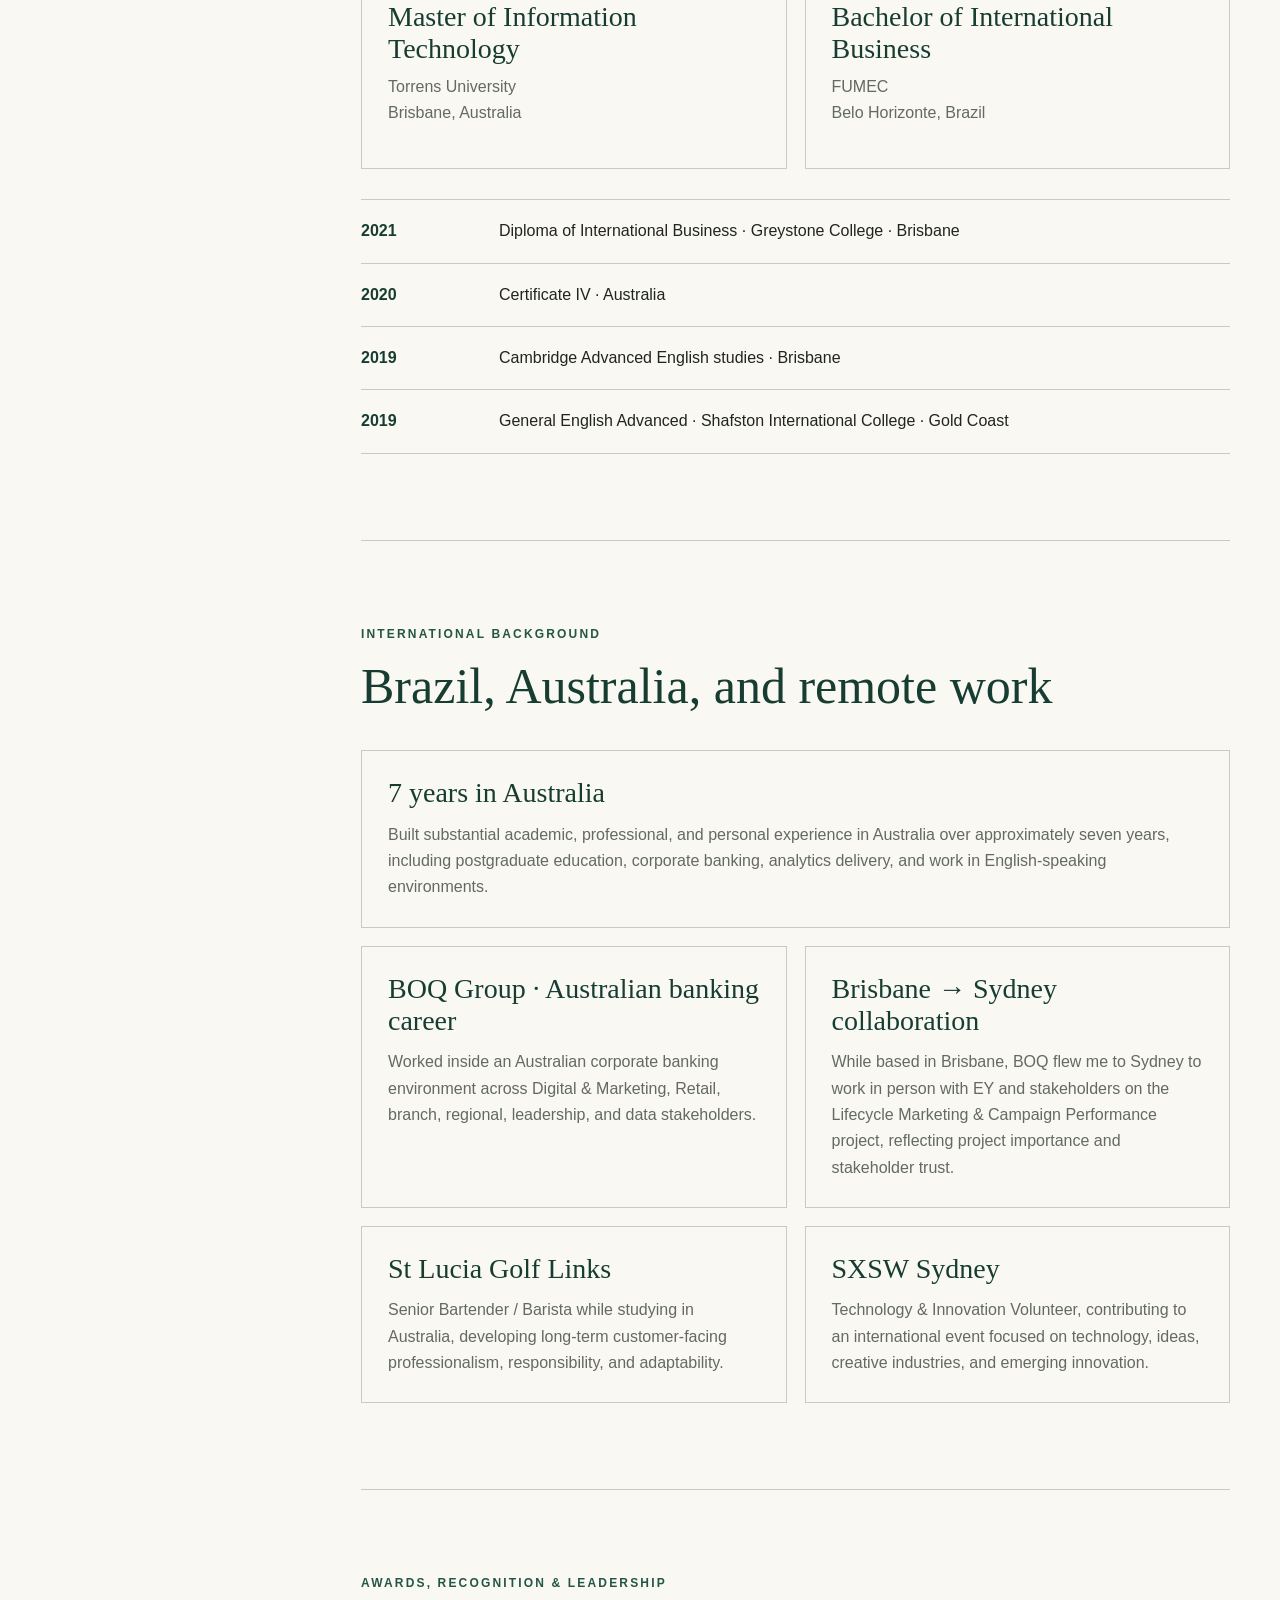
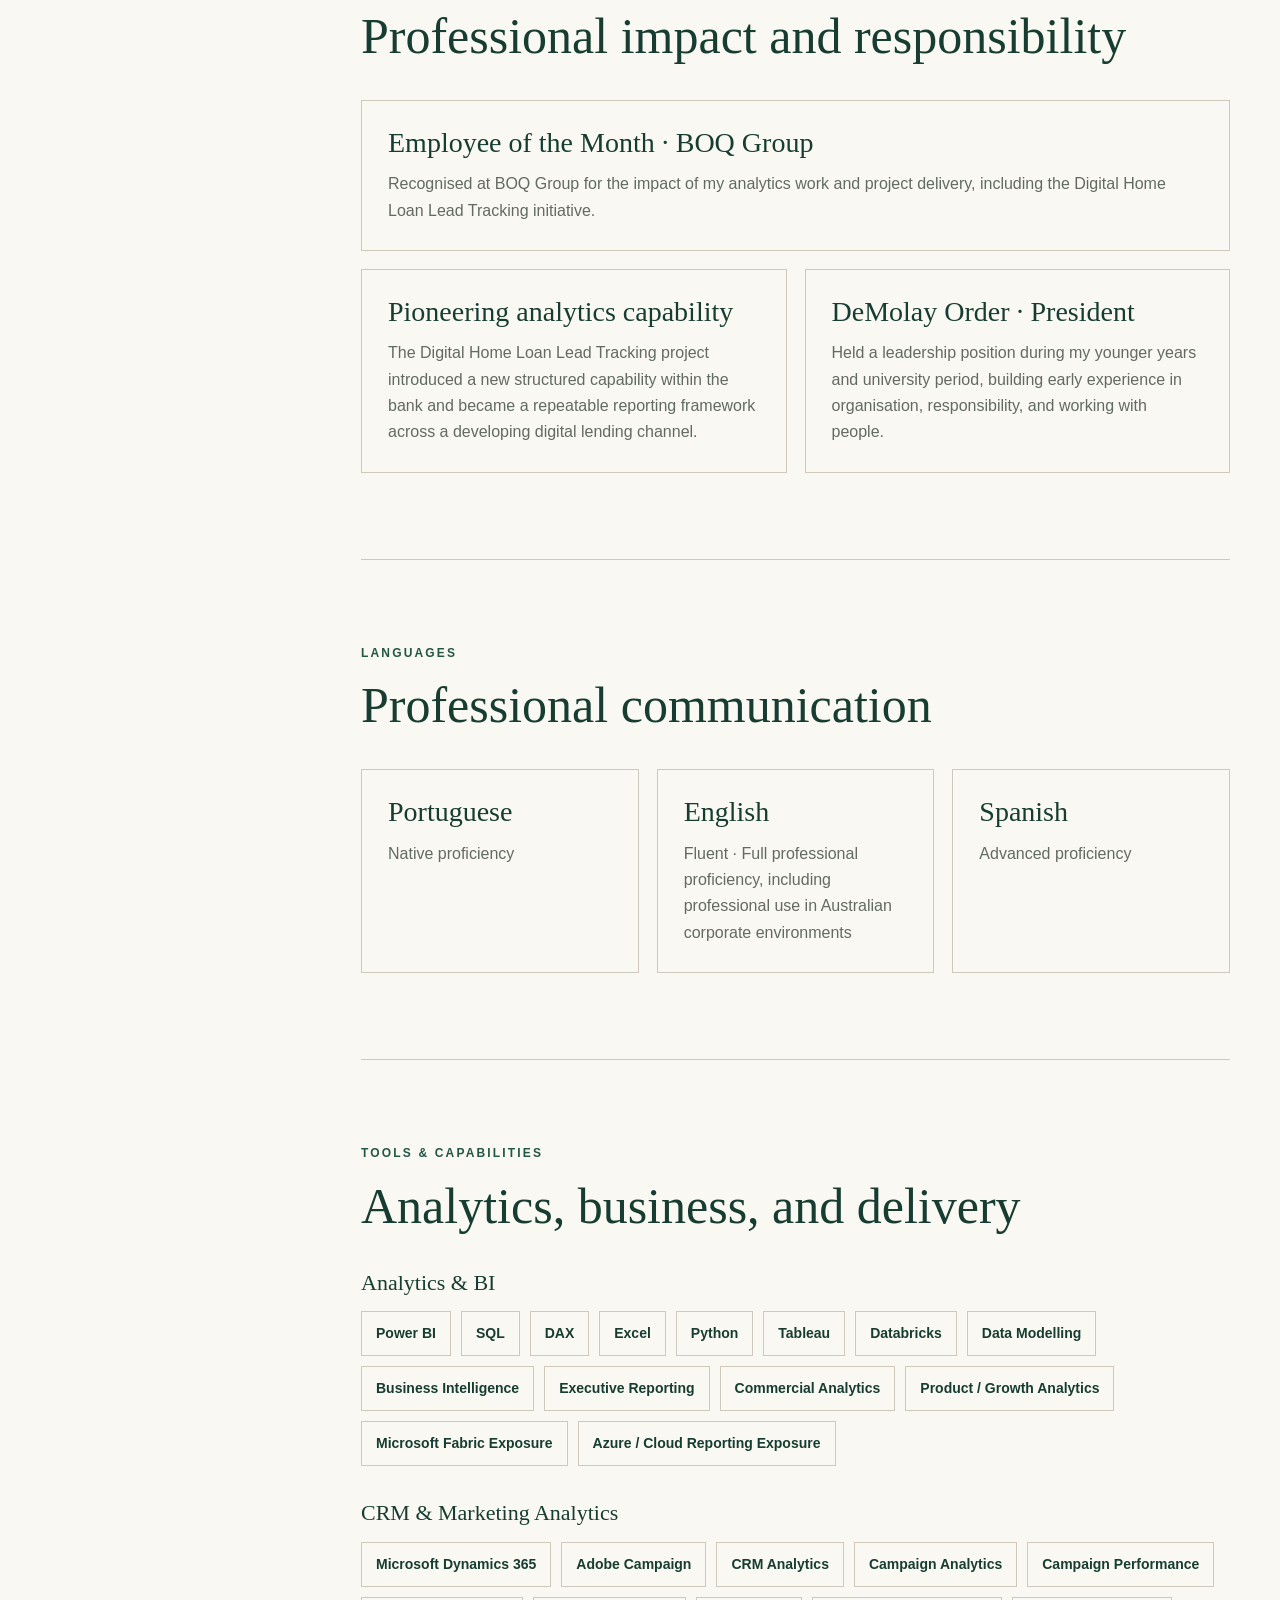
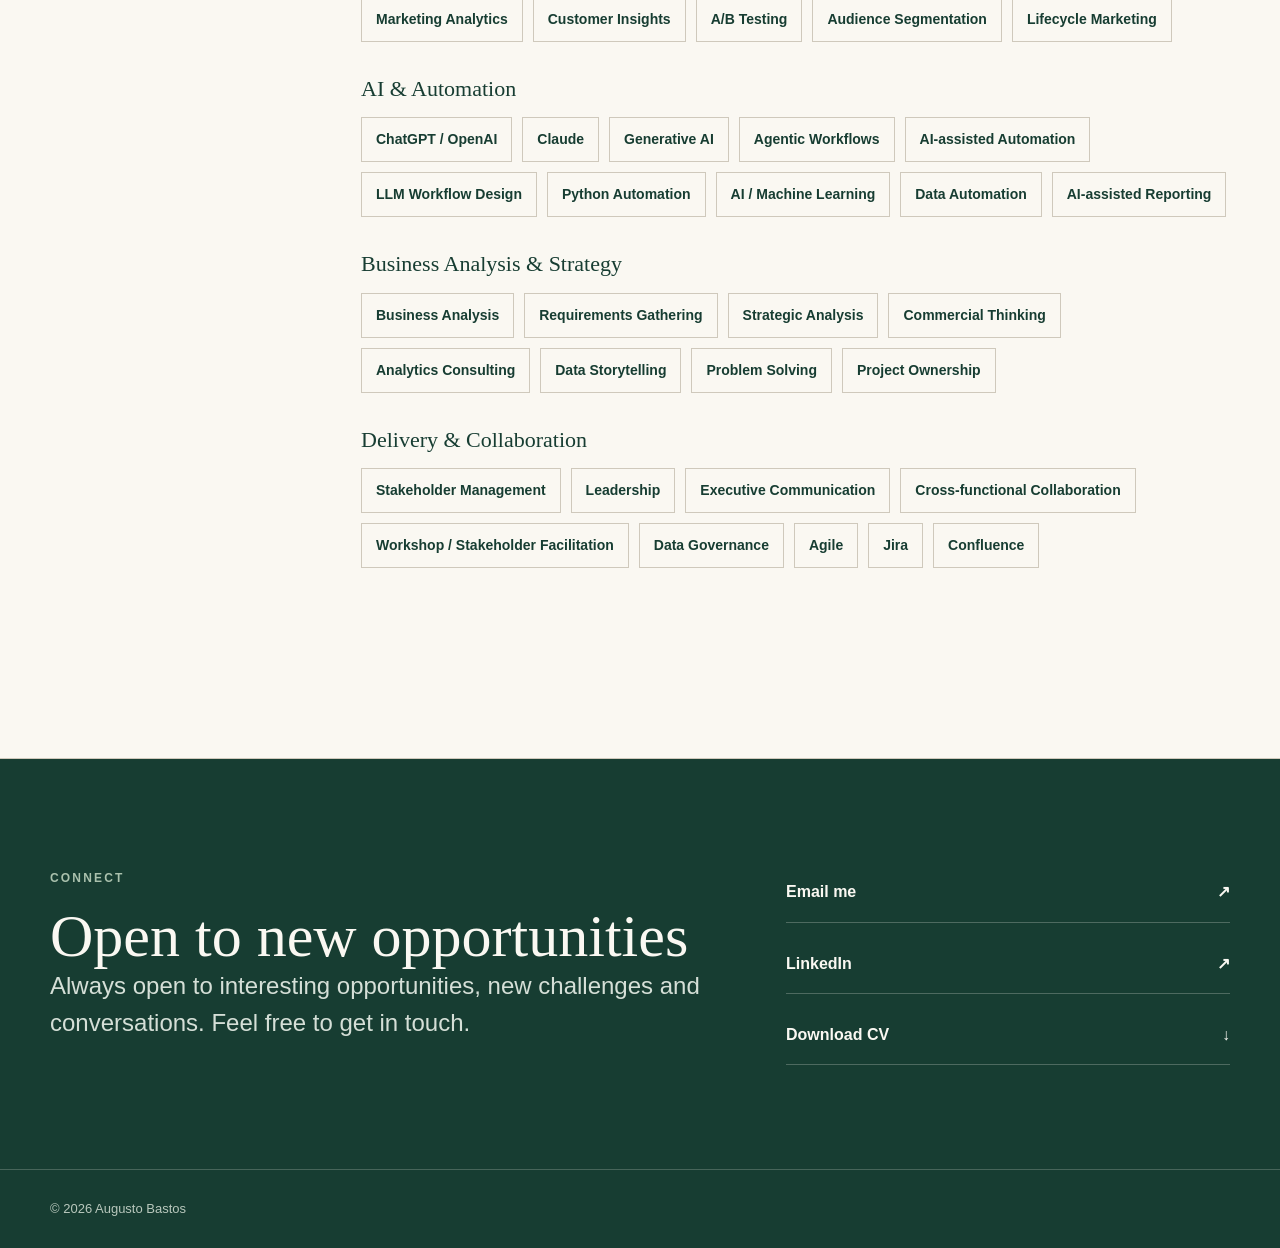
==== commit 4db1b92a: "Add files via upload" ====
--- a/profile.html
+++ b/profile.html
@@ -7,14 +7,14 @@
   <meta name="theme-color" content="#f2efe7">
   <title>Professional Profile | Augusto Bastos</title>
   <link rel="stylesheet" href="styles.css">
+  <script defer src="translations.js"></script>
   <script defer src="script.js"></script>
 </head>
-<body>
+<body data-page="profile">
   <a class="skip-link" href="#main">Skip to content</a>
   <header class="site-header" data-header>
     <nav class="nav" aria-label="Main navigation">
       <a class="brand" href="index.html" aria-label="Augusto Bastos, home"><span class="brand-mark" aria-hidden="true">AB</span><span>Augusto Bastos</span></a>
-      <button class="menu-button" type="button" aria-expanded="false" aria-label="Open navigation" data-menu-button>☰</button>
       <div class="nav-links" data-nav-links>
         <a href="index.html#about">About</a>
         <a href="index.html#projects">Projects</a>
@@ -22,6 +22,14 @@
         <a href="#capabilities">Skills</a>
         <a href="#connect">Connect</a>
         <a href="Augusto-Bastos-CV.pdf" download>Download CV</a>
+      </div>
+      <div class="nav-tools">
+        <div class="language-selector" role="group" aria-label="Language selector">
+          <button type="button" data-language="en" aria-pressed="true" aria-label="Switch language to English">EN</button><span aria-hidden="true">·</span>
+          <button type="button" data-language="pt" aria-pressed="false" aria-label="Mudar idioma para português">PT</button><span aria-hidden="true">·</span>
+          <button type="button" data-language="es" aria-pressed="false" aria-label="Cambiar idioma a español">ES</button>
+        </div>
+        <button class="menu-button" type="button" aria-expanded="false" aria-label="Open navigation" data-menu-button>☰</button>
       </div>
     </nav>
   </header>
--- a/styles.css
+++ b/styles.css
@@ -88,6 +88,23 @@
   text-decoration: none;
 }
 .nav-links a:hover, .nav-links a:focus-visible { color: var(--forest); }
+.nav-tools { display: flex; align-items: center; gap: 14px; flex: 0 0 auto; }
+.language-selector { display: flex; align-items: center; gap: 1px; color: var(--line); }
+.language-selector button {
+  min-width: 30px;
+  min-height: 36px;
+  padding: 0 5px;
+  border: 0;
+  border-bottom: 1px solid transparent;
+  background: transparent;
+  color: var(--muted);
+  font: inherit;
+  font-size: 11px;
+  font-weight: 700;
+  cursor: pointer;
+}
+.language-selector button:hover, .language-selector button:focus-visible { color: var(--forest); }
+.language-selector button[aria-pressed="true"] { border-bottom-color: var(--forest); color: var(--forest); font-weight: 850; }
 .menu-button {
   display: none;
   width: 42px;
@@ -363,7 +380,9 @@
 }
 
 @media (max-width: 720px) {
-  .nav { width: min(100% - 28px, 1180px); }
+  .nav { width: min(100% - 28px, 1180px); gap: 12px; }
+  .nav-tools { gap: 8px; margin-left: auto; }
+  .language-selector button { min-width: 26px; min-height: 36px; padding-inline: 3px; }
   .menu-button { display: grid; place-items: center; }
   .nav-links { position: fixed; inset: 74px 0 auto; display: none; padding: 22px; border-bottom: 1px solid var(--line); background: var(--paper); }
   .nav-links.open { display: grid; }
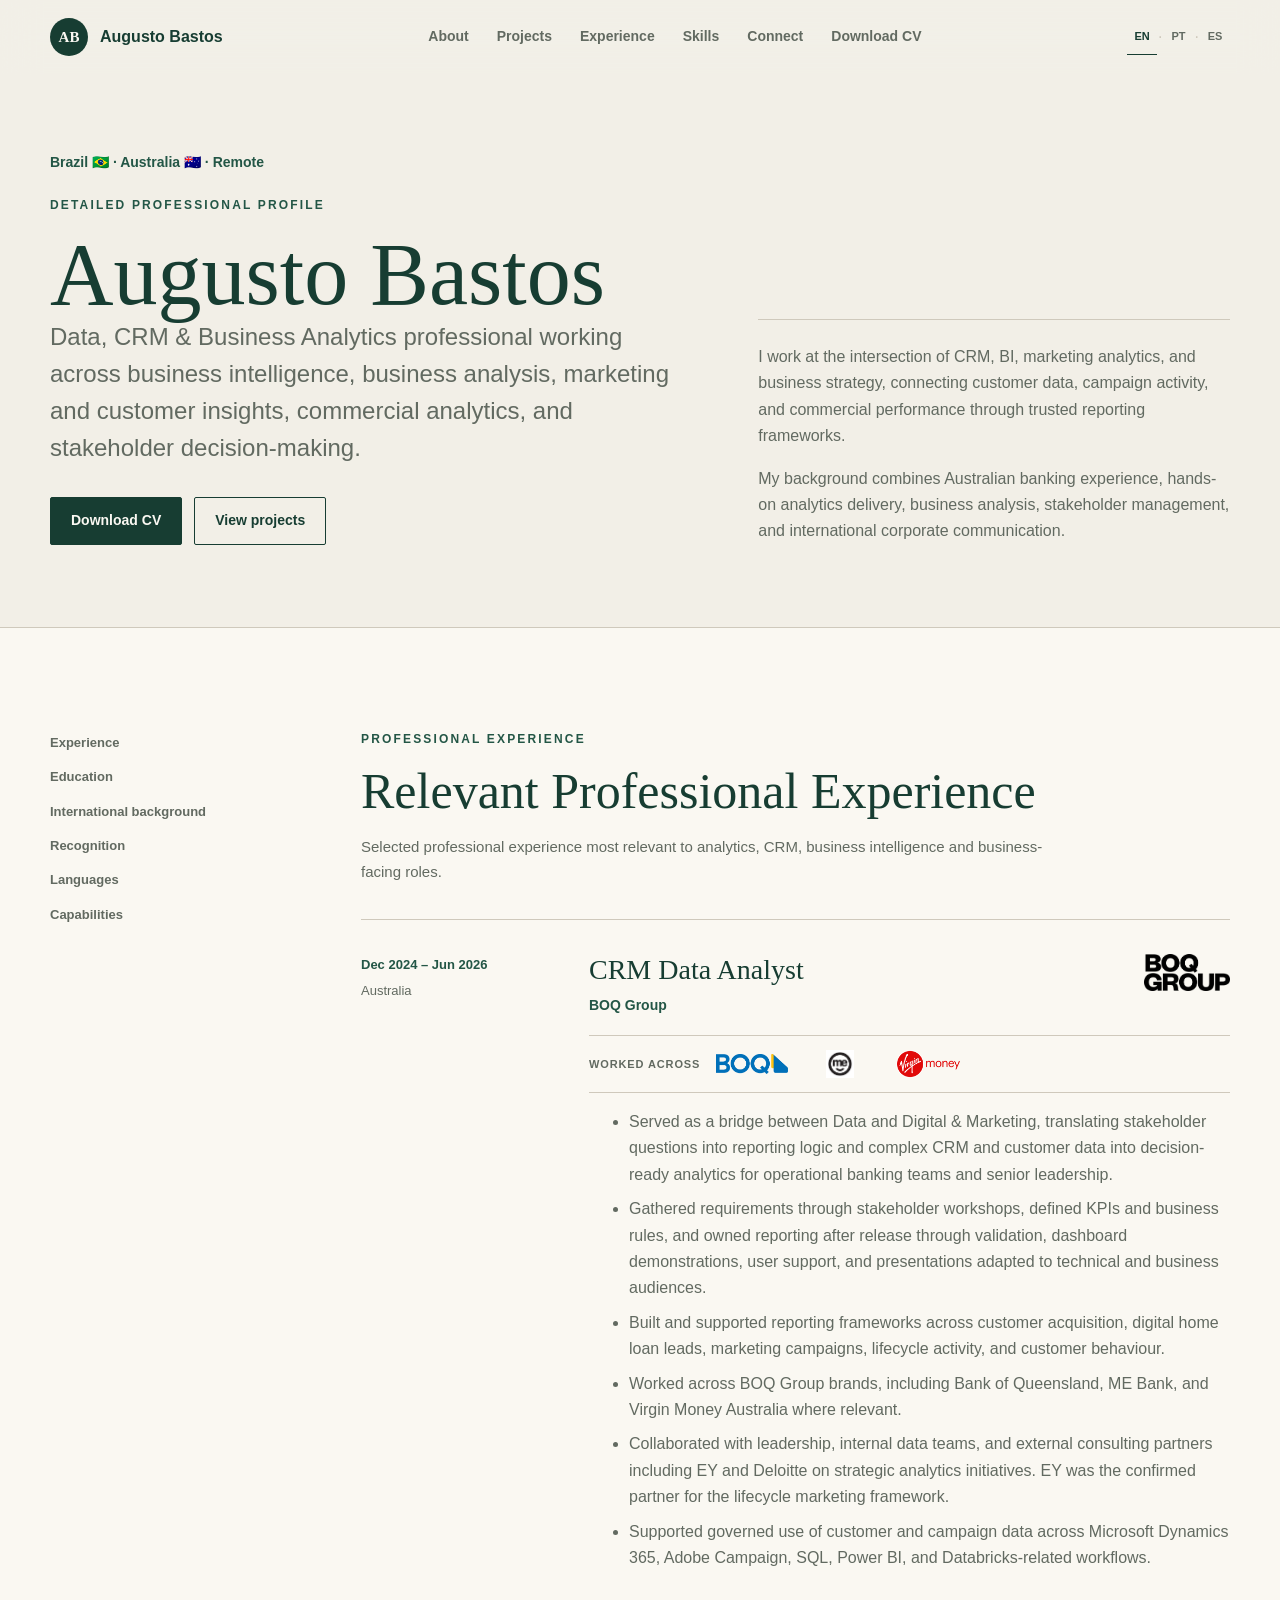
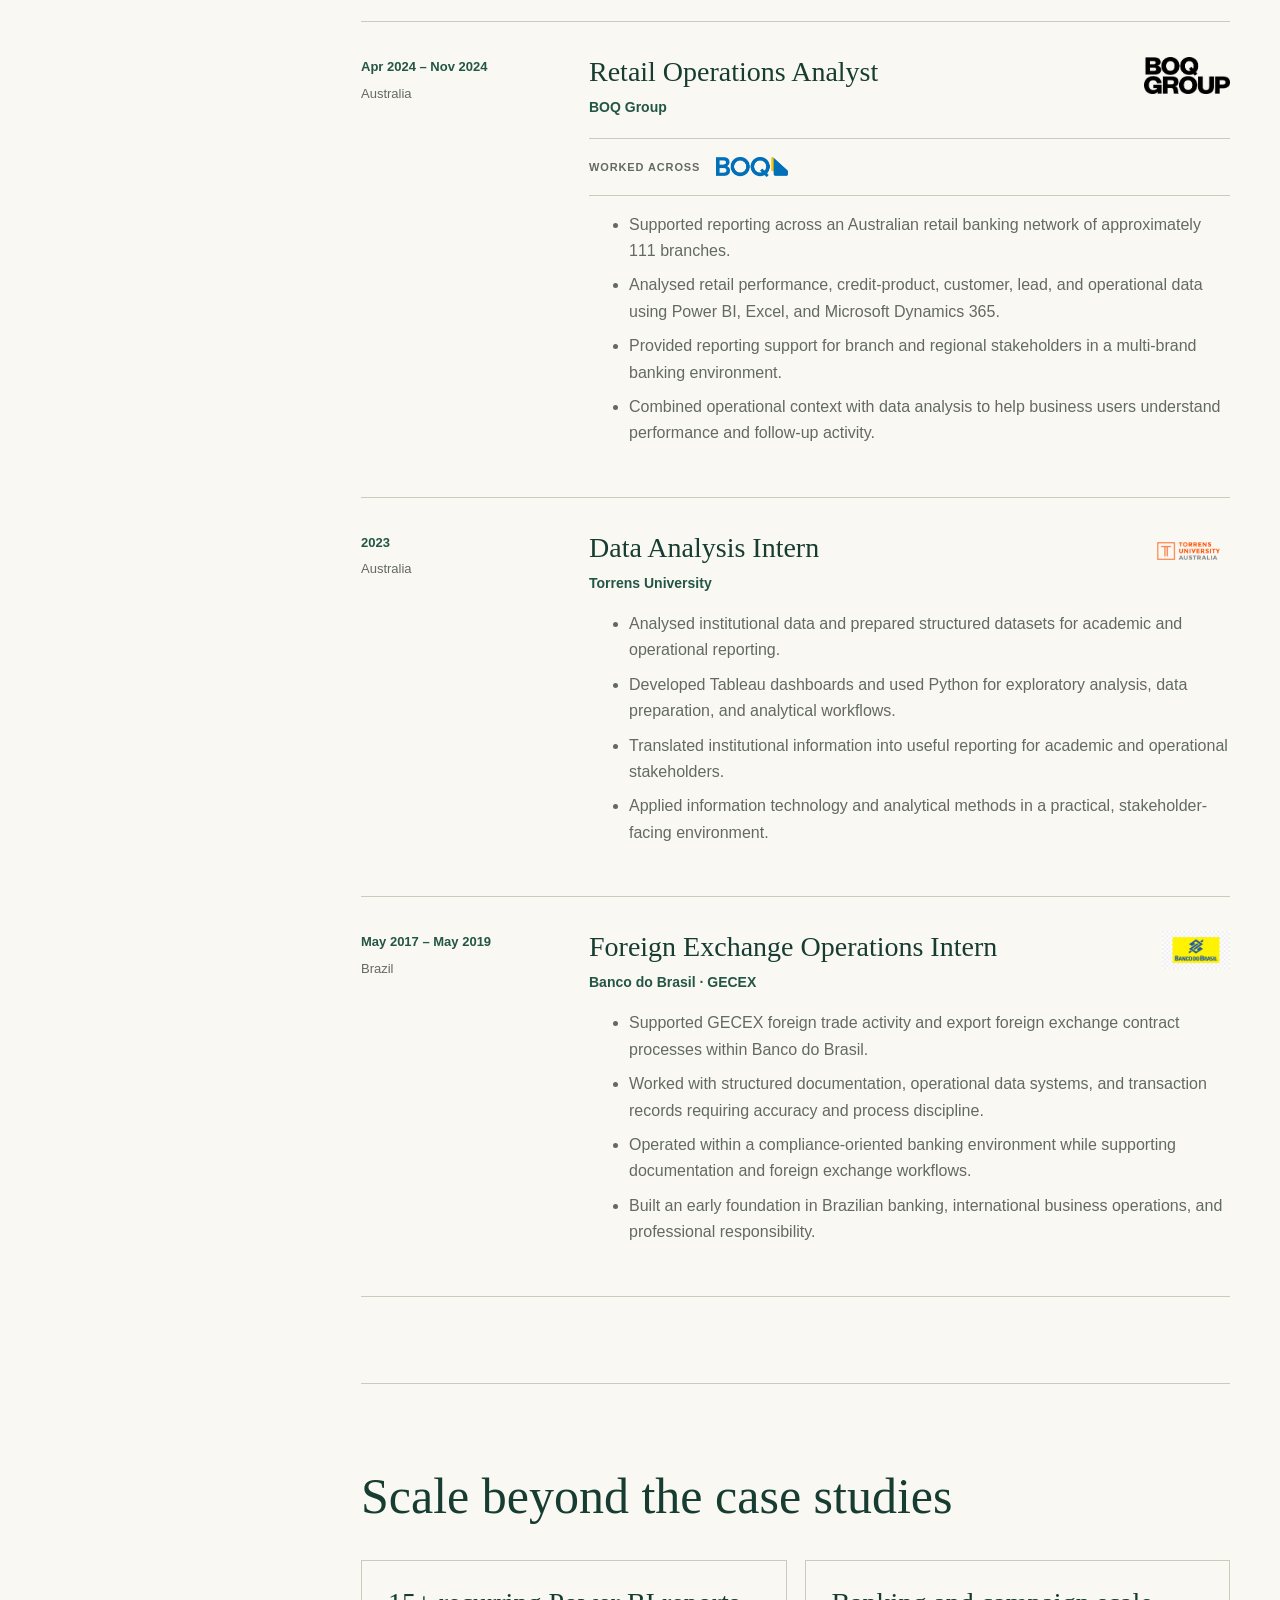
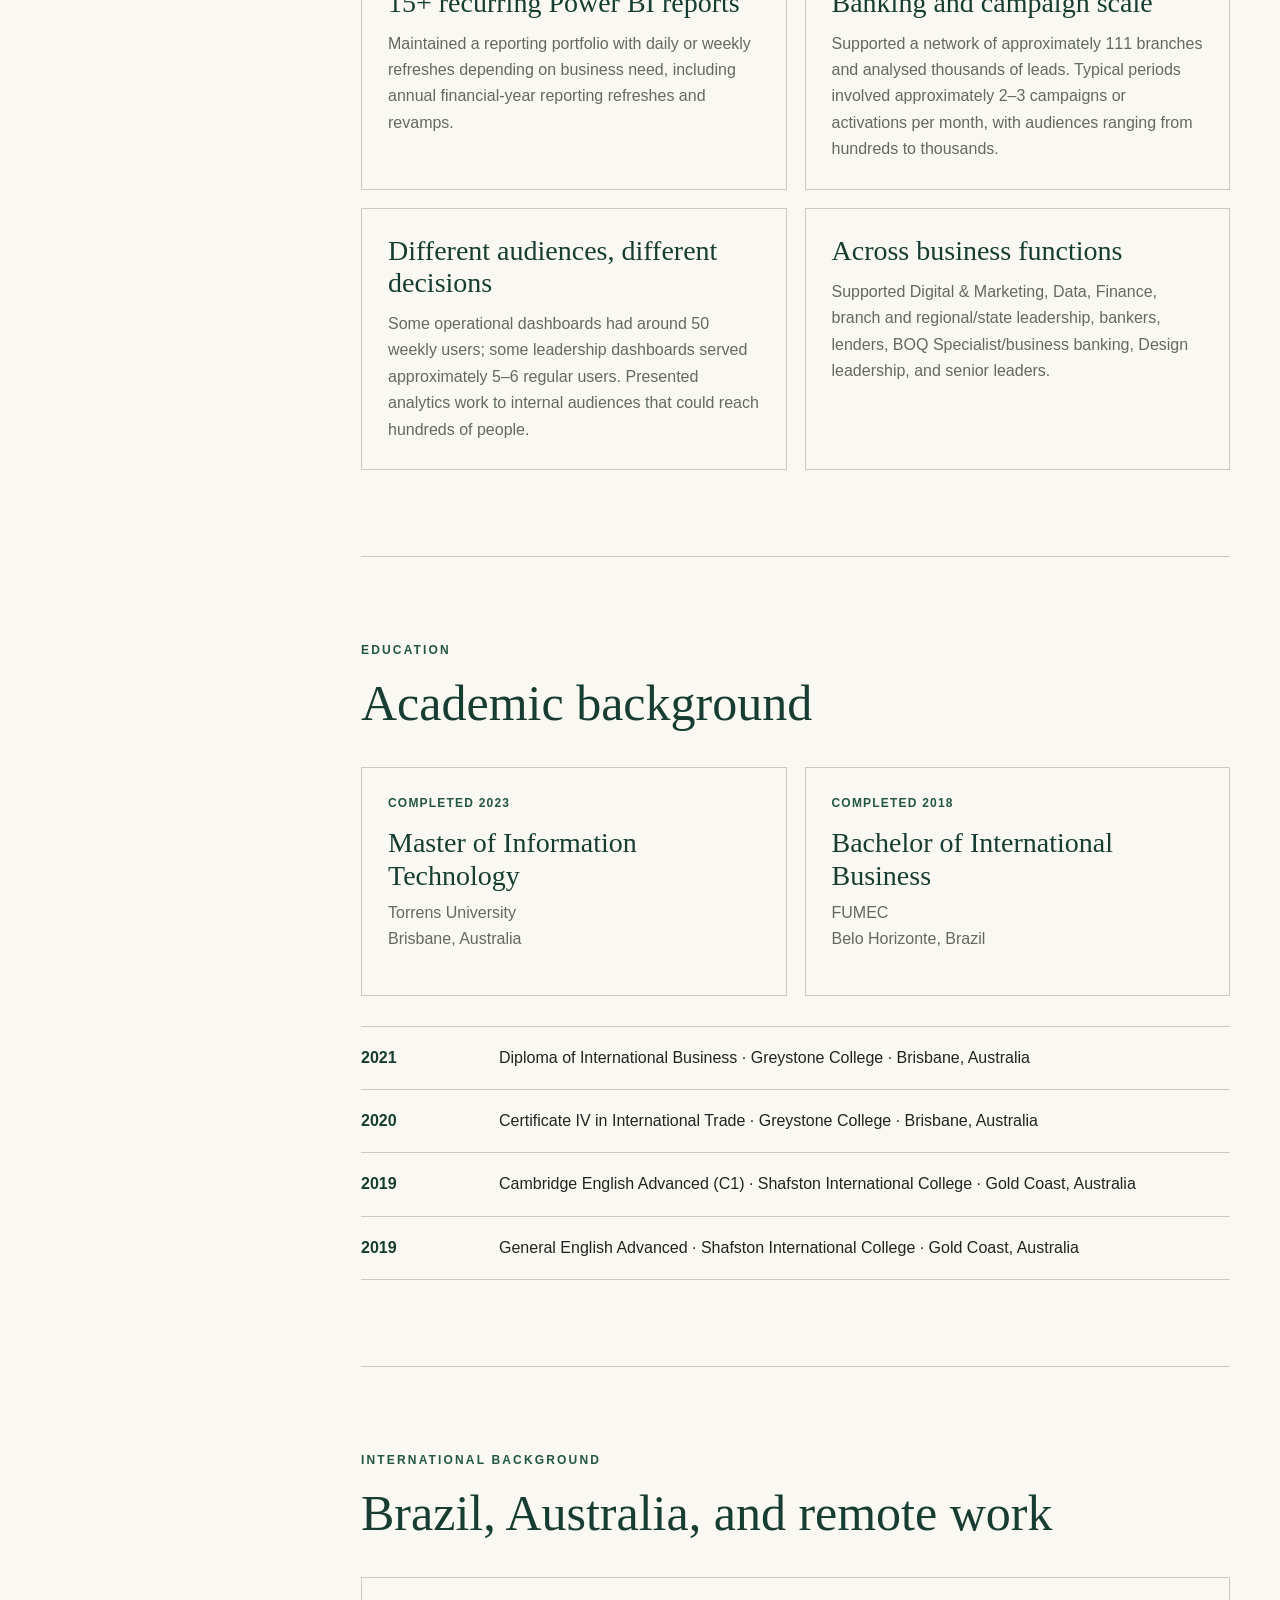
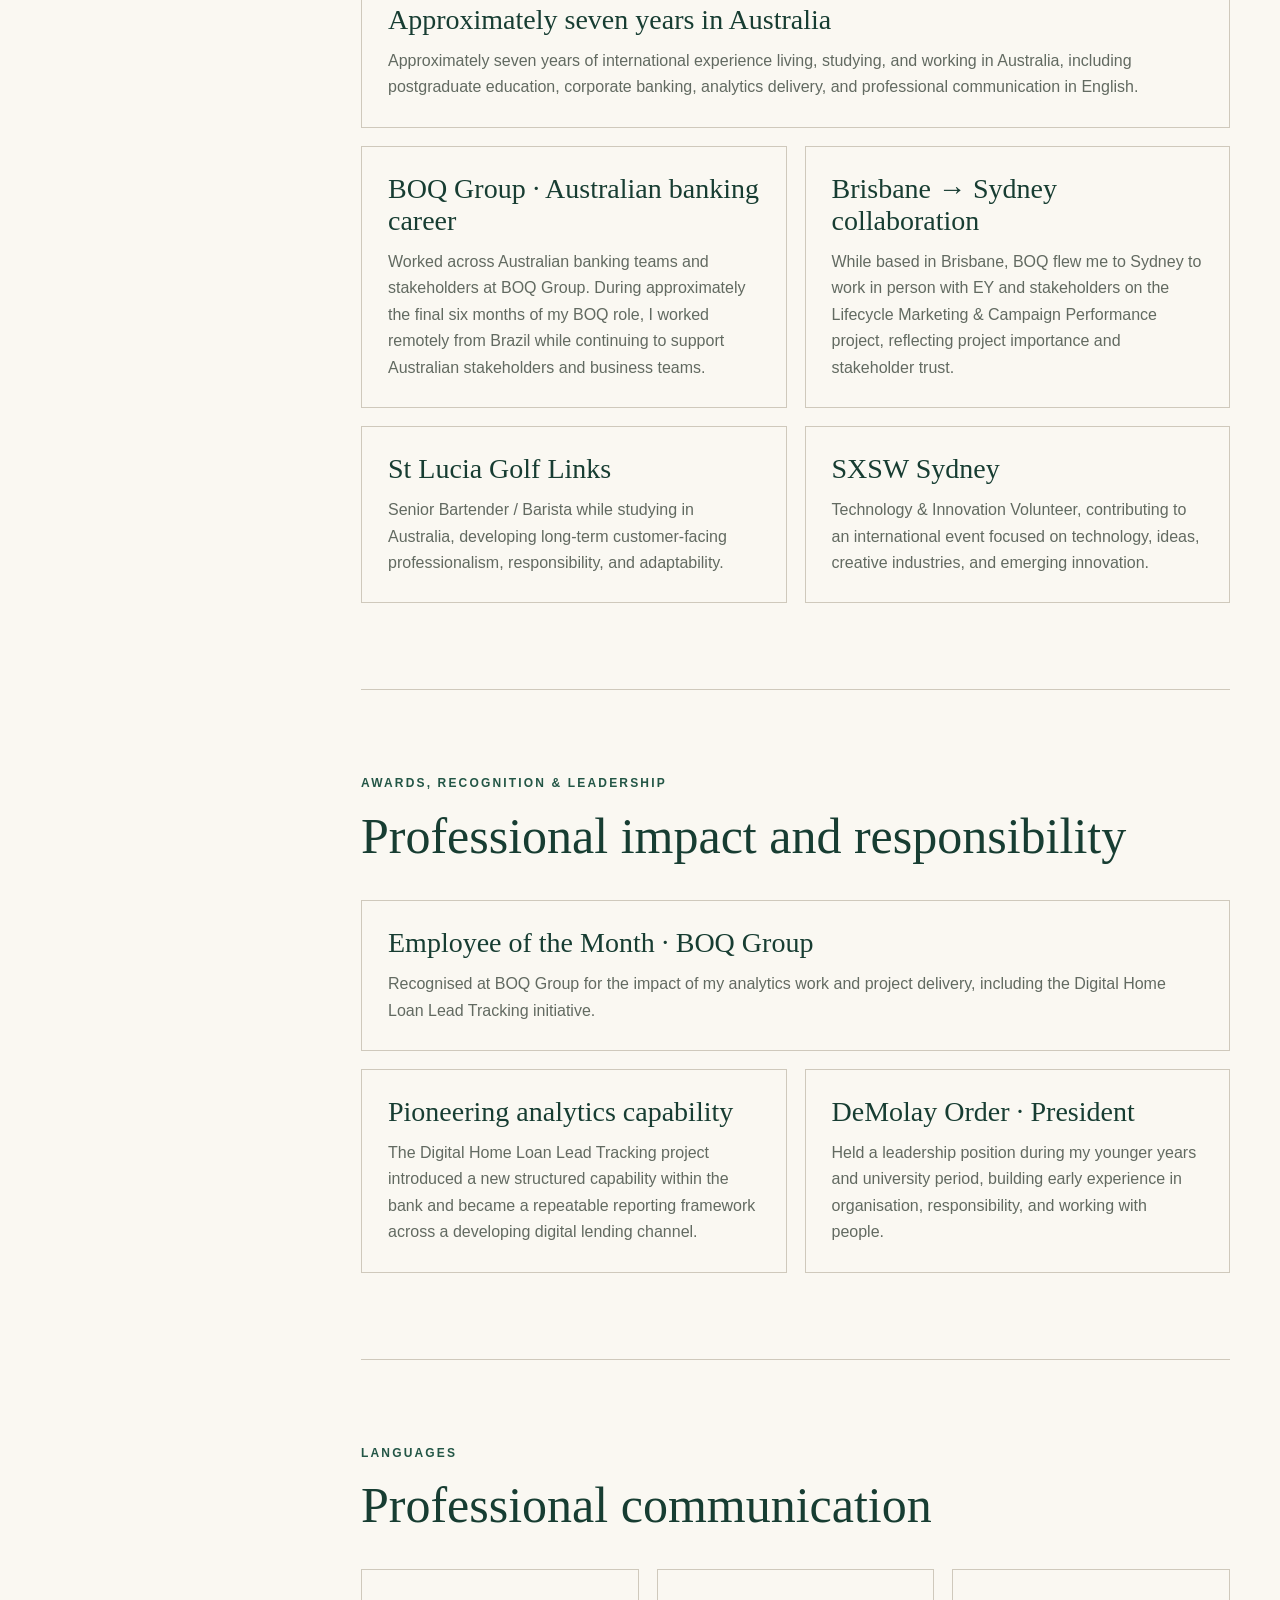
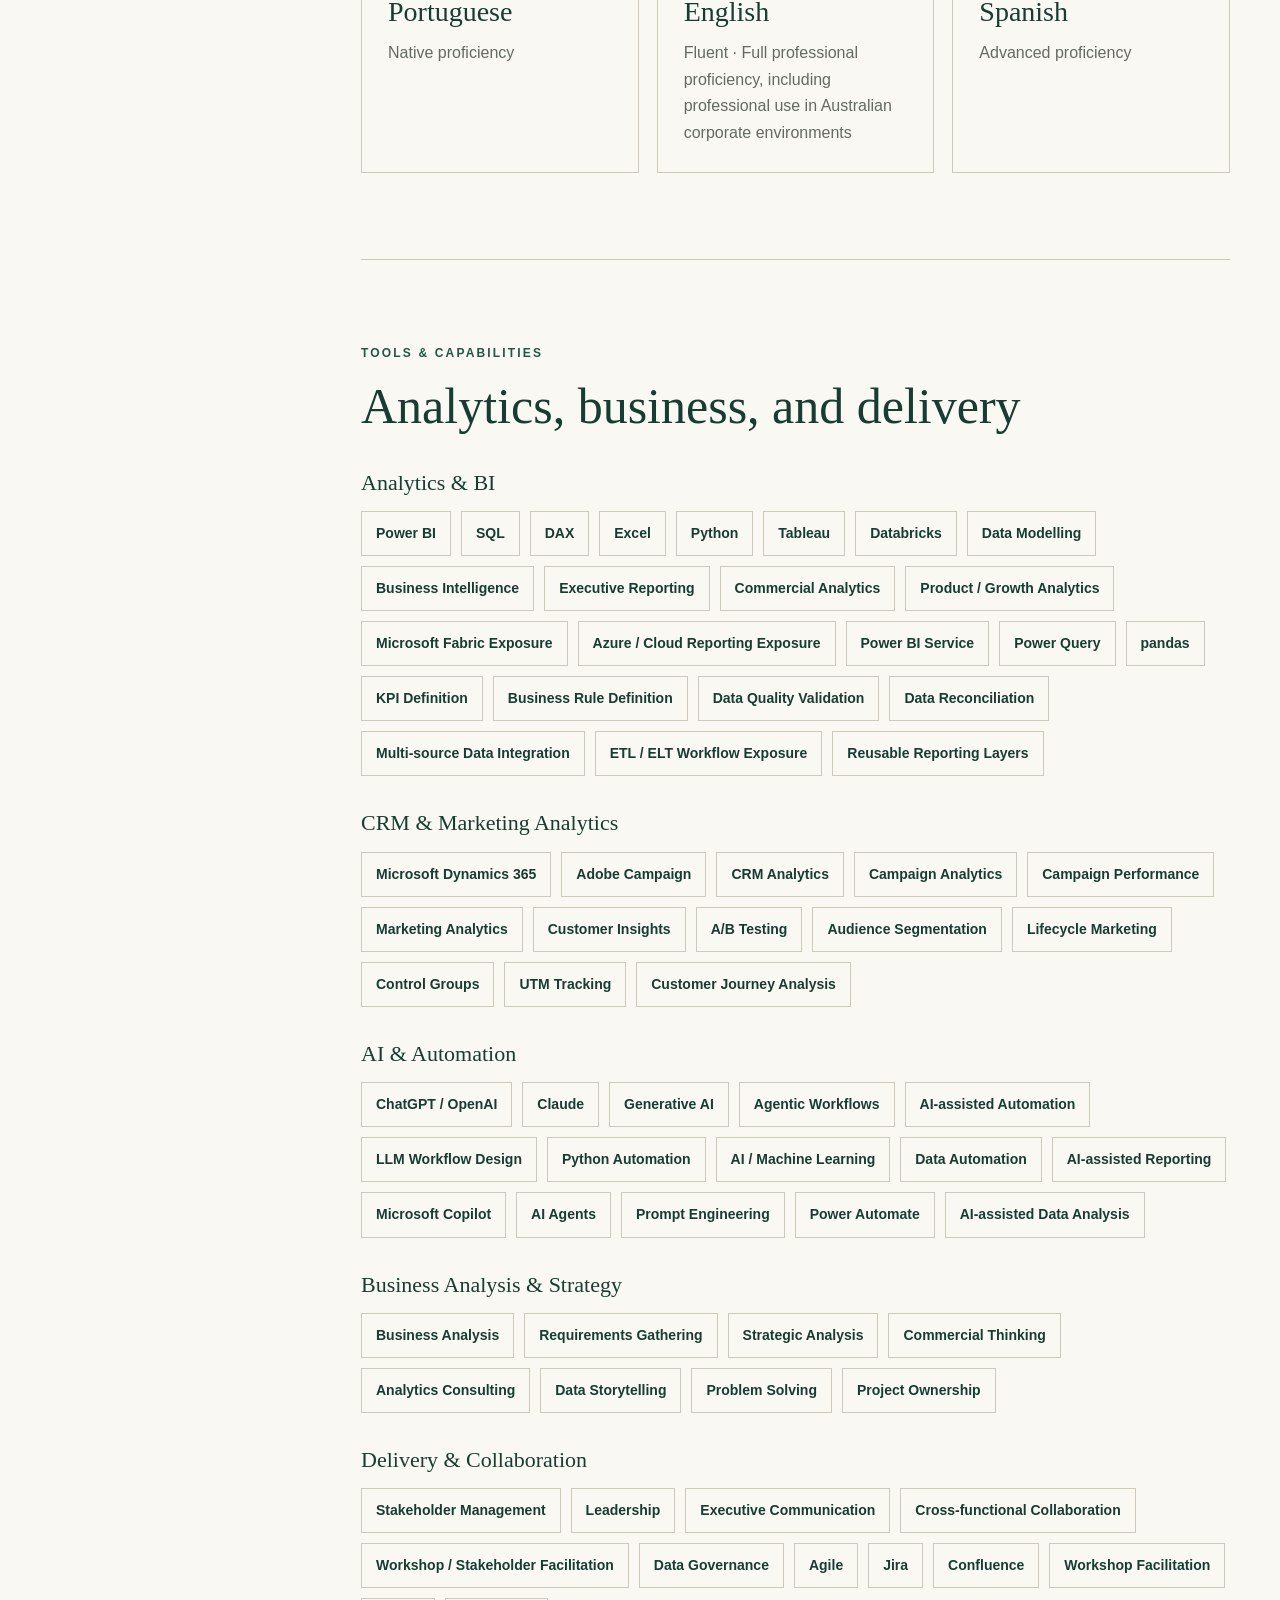
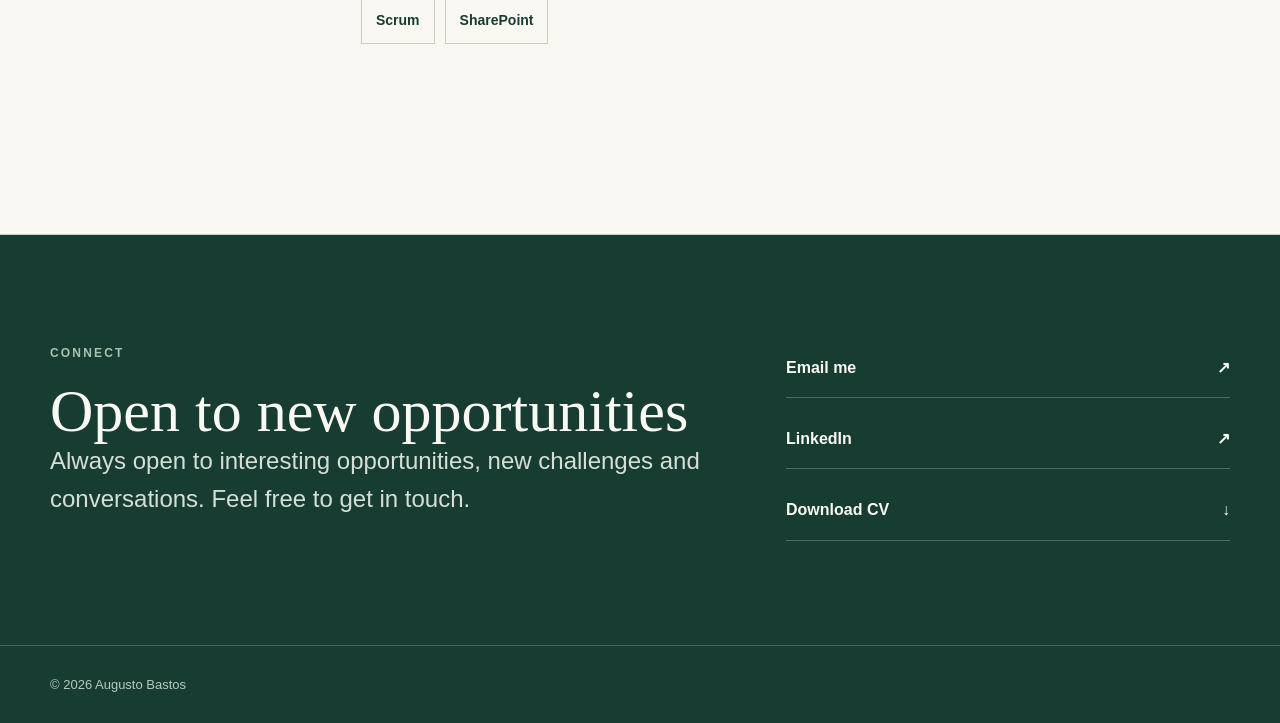
==== commit 022a83a3: "Add files via upload" ====
--- a/profile.html
+++ b/profile.html
@@ -1,227 +1,237 @@
-<!doctype html>
-<html lang="en">
-<head>
-  <meta charset="utf-8">
-  <meta name="viewport" content="width=device-width, initial-scale=1">
-  <meta name="description" content="Detailed professional profile of Augusto Bastos, covering data and CRM analytics, business intelligence, business analysis, marketing analytics, customer insights, and Australian banking experience.">
-  <meta name="theme-color" content="#f2efe7">
-  <title>Professional Profile | Augusto Bastos</title>
-  <link rel="stylesheet" href="styles.css">
-  <script defer src="translations.js"></script>
-  <script defer src="script.js"></script>
-</head>
-<body data-page="profile">
-  <a class="skip-link" href="#main">Skip to content</a>
-  <header class="site-header" data-header>
-    <nav class="nav" aria-label="Main navigation">
-      <a class="brand" href="index.html" aria-label="Augusto Bastos, home"><span class="brand-mark" aria-hidden="true">AB</span><span>Augusto Bastos</span></a>
-      <div class="nav-links" data-nav-links>
-        <a href="index.html#about">About</a>
-        <a href="index.html#projects">Projects</a>
-        <a href="#experience">Experience</a>
-        <a href="#capabilities">Skills</a>
-        <a href="#connect">Connect</a>
-        <a href="Augusto-Bastos-CV.pdf" download>Download CV</a>
-      </div>
-      <div class="nav-tools">
-        <div class="language-selector" role="group" aria-label="Language selector">
-          <button type="button" data-language="en" aria-pressed="true" aria-label="Switch language to English">EN</button><span aria-hidden="true">·</span>
-          <button type="button" data-language="pt" aria-pressed="false" aria-label="Mudar idioma para português">PT</button><span aria-hidden="true">·</span>
-          <button type="button" data-language="es" aria-pressed="false" aria-label="Cambiar idioma a español">ES</button>
-        </div>
-        <button class="menu-button" type="button" aria-expanded="false" aria-label="Open navigation" data-menu-button>☰</button>
-      </div>
-    </nav>
-  </header>
-
-  <main id="main">
-    <section class="profile-hero">
-      <div class="container profile-hero-grid">
-        <div class="reveal">
-          <p class="location-line">Brazil 🇧🇷 · Australia 🇦🇺 · Remote</p>
-          <p class="eyebrow">Detailed professional profile</p>
-          <h1>Augusto Bastos</h1>
-          <p class="lede">Data, CRM & Business Analytics professional working across business intelligence, business analysis, marketing and customer insights, commercial analytics, and stakeholder decision-making.</p>
-          <div class="button-row"><a class="button button-primary" href="Augusto-Bastos-CV.pdf" download>Download CV</a><a class="button" href="index.html#projects">View projects</a></div>
-        </div>
-        <aside class="profile-summary reveal">
-          <p>I work at the intersection of CRM, BI, marketing analytics, and business strategy, connecting customer data, campaign activity, and commercial performance through trusted reporting frameworks.</p>
-          <p>My background combines Australian banking experience, hands-on analytics delivery, business analysis, stakeholder management, and international corporate communication.</p>
-        </aside>
-      </div>
-    </section>
-
-    <section class="section surface-band">
-      <div class="container profile-layout">
-        <nav class="profile-index" aria-label="Profile sections">
-          <a href="#experience">Experience</a>
-          <a href="#education">Education</a>
-          <a href="#background">International background</a>
-          <a href="#recognition">Recognition</a>
-          <a href="#languages">Languages</a>
-          <a href="#capabilities">Capabilities</a>
-        </nav>
-
-        <div>
-          <section class="profile-section reveal" id="experience">
-            <p class="eyebrow">Professional experience</p>
-            <h2>Relevant Professional Experience</h2>
-            <p class="profile-support">Selected professional experience most relevant to analytics, CRM, business intelligence and business-facing roles.</p>
-            <div class="role-list">
-              <article class="role-entry">
-                <div class="role-meta">Dec 2024 – Jun 2026<span>Australia</span></div>
-                <div>
-                  <div class="role-heading"><h3>CRM Data Analyst</h3><img class="role-logo" src="assets/logos/boq-group.webp" alt="BOQ Group"></div>
-                  <p class="organisation">BOQ Group</p>
-                  <div class="brand-strip" aria-label="Worked across BOQ Group banking brands"><span>Worked across</span><img src="assets/logos/bank-of-queensland.png" alt="Bank of Queensland"><img src="assets/logos/me-bank.png" alt="ME Bank"><img src="assets/logos/virgin-money-australia.webp" alt="Virgin Money Australia"></div>
-                  <ul>
-                    <li>Acted as the main CRM and Power BI analytics reference for the Digital & Marketing team across campaign, customer, lead, and commercial reporting.</li>
-                    <li>Scoped reporting solutions, gathered stakeholder requirements, translated business questions into analytics logic, and maintained Power BI reporting used by business teams.</li>
-                    <li>Built and supported reporting frameworks across customer acquisition, digital home loan leads, marketing campaigns, lifecycle activity, and customer behaviour.</li>
-                    <li>Worked across BOQ Group brands, including Bank of Queensland, ME Bank, and Virgin Money Australia where relevant.</li>
-                    <li>Collaborated with leadership, internal data teams, and external consulting partners including EY and Deloitte on strategic analytics initiatives. EY was the confirmed partner for the lifecycle marketing framework.</li>
-                    <li>Supported governed use of customer and campaign data across Microsoft Dynamics 365, Adobe Campaign, SQL, Power BI, and Databricks-related workflows.</li>
-                  </ul>
-                </div>
-              </article>
-
-              <article class="role-entry">
-                <div class="role-meta">Apr 2024 – Nov 2024<span>Australia</span></div>
-                <div>
-                  <div class="role-heading"><h3>Retail Operations Analyst</h3><img class="role-logo" src="assets/logos/boq-group.webp" alt="BOQ Group"></div>
-                  <p class="organisation">BOQ Group</p>
-                  <div class="brand-strip" aria-label="Worked across the Bank of Queensland retail network"><span>Worked across</span><img src="assets/logos/bank-of-queensland.png" alt="Bank of Queensland"></div>
-                  <ul>
-                    <li>Supported reporting across an Australian retail banking network of approximately 111 branches.</li>
-                    <li>Analysed retail performance, credit-product, customer, lead, and operational data using Power BI, Excel, and Microsoft Dynamics 365.</li>
-                    <li>Provided reporting support for branch and regional stakeholders in a multi-brand banking environment.</li>
-                    <li>Combined operational context with data analysis to help business users understand performance and follow-up activity.</li>
-                  </ul>
-                </div>
-              </article>
-
-              <article class="role-entry">
-                <div class="role-meta">2023<span>Australia</span></div>
-                <div>
-                  <div class="role-heading"><h3>Data Analysis Intern</h3><img class="role-logo" src="assets/logos/torrens-university.png" alt="Torrens University Australia"></div>
-                  <p class="organisation">Torrens University</p>
-                  <ul>
-                    <li>Analysed institutional data and prepared structured datasets for academic and operational reporting.</li>
-                    <li>Developed Tableau dashboards and used Python for exploratory analysis, data preparation, and analytical workflows.</li>
-                    <li>Translated institutional information into useful reporting for academic and operational stakeholders.</li>
-                    <li>Applied information technology and analytical methods in a practical, stakeholder-facing environment.</li>
-                  </ul>
-                </div>
-              </article>
-
-              <article class="role-entry">
-                <div class="role-meta">May 2017 – May 2019<span>Brazil</span></div>
-                <div>
-                  <div class="role-heading"><h3>Foreign Exchange Operations Intern</h3><img class="role-logo" src="assets/logos/banco-do-brasil.webp" alt="Banco do Brasil"></div>
-                  <p class="organisation">Banco do Brasil · GECEX</p>
-                  <ul>
-                    <li>Supported GECEX foreign trade activity and export foreign exchange contract processes within Banco do Brasil.</li>
-                    <li>Worked with structured documentation, operational data systems, and transaction records requiring accuracy and process discipline.</li>
-                    <li>Operated within a compliance-oriented banking environment while supporting documentation and foreign exchange workflows.</li>
-                    <li>Built an early foundation in Brazilian banking, international business operations, and professional responsibility.</li>
-                  </ul>
-                </div>
-              </article>
-            </div>
-          </section>
-
-          <section class="profile-section reveal" id="education">
-            <p class="eyebrow">Education</p>
-            <h2>Academic background</h2>
-            <div class="education-list">
-              <article class="education-item"><p class="date">Completed 2023</p><h3>Master of Information Technology</h3><p>Torrens University<br>Brisbane, Australia</p></article>
-              <article class="education-item"><p class="date">Completed 2018</p><h3>Bachelor of International Business</h3><p>FUMEC<br>Belo Horizonte, Brazil</p></article>
-            </div>
-
-            <div class="qualification-list" aria-label="Additional education and qualifications">
-              <div class="qualification-row"><strong>2021</strong><span>Diploma of International Business · Greystone College · Brisbane</span></div>
-              <div class="qualification-row"><strong>2020</strong><span>Certificate IV · Australia</span></div>
-              <div class="qualification-row"><strong>2019</strong><span>Cambridge Advanced English studies · Brisbane</span></div>
-              <div class="qualification-row"><strong>2019</strong><span>General English Advanced · Shafston International College · Gold Coast</span></div>
-            </div>
-          </section>
-
-          <section class="profile-section reveal" id="background">
-            <p class="eyebrow">International background</p>
-            <h2>Brazil, Australia, and remote work</h2>
-            <div class="story-grid">
-              <article class="story-card"><h3>7 years in Australia</h3><p>Built substantial academic, professional, and personal experience in Australia over approximately seven years, including postgraduate education, corporate banking, analytics delivery, and work in English-speaking environments.</p></article>
-              <article class="story-card"><h3>BOQ Group · Australian banking career</h3><p>Worked inside an Australian corporate banking environment across Digital & Marketing, Retail, branch, regional, leadership, and data stakeholders.</p></article>
-              <article class="story-card"><h3>Brisbane → Sydney collaboration</h3><p>While based in Brisbane, BOQ flew me to Sydney to work in person with EY and stakeholders on the Lifecycle Marketing & Campaign Performance project, reflecting project importance and stakeholder trust.</p></article>
-              <article class="story-card"><h3>St Lucia Golf Links</h3><p>Senior Bartender / Barista while studying in Australia, developing long-term customer-facing professionalism, responsibility, and adaptability.</p></article>
-              <article class="story-card"><h3>SXSW Sydney</h3><p>Technology & Innovation Volunteer, contributing to an international event focused on technology, ideas, creative industries, and emerging innovation.</p></article>
-            </div>
-          </section>
-
-          <section class="profile-section reveal" id="recognition">
-            <p class="eyebrow">Awards, recognition & leadership</p>
-            <h2>Professional impact and responsibility</h2>
-            <div class="story-grid">
-              <article class="story-card"><h3>Employee of the Month · BOQ Group</h3><p>Recognised at BOQ Group for the impact of my analytics work and project delivery, including the Digital Home Loan Lead Tracking initiative.</p></article>
-              <article class="story-card"><h3>Pioneering analytics capability</h3><p>The Digital Home Loan Lead Tracking project introduced a new structured capability within the bank and became a repeatable reporting framework across a developing digital lending channel.</p></article>
-              <article class="story-card"><h3>DeMolay Order · President</h3><p>Held a leadership position during my younger years and university period, building early experience in organisation, responsibility, and working with people.</p></article>
-            </div>
-          </section>
-
-          <section class="profile-section reveal" id="languages">
-            <p class="eyebrow">Languages</p>
-            <h2>Professional communication</h2>
-            <div class="language-grid">
-              <article class="profile-card"><h3>Portuguese</h3><p>Native proficiency</p></article>
-              <article class="profile-card"><h3>English</h3><p>Fluent · Full professional proficiency, including professional use in Australian corporate environments</p></article>
-              <article class="profile-card"><h3>Spanish</h3><p>Advanced proficiency</p></article>
-            </div>
-          </section>
-
-          <section class="profile-section reveal" id="capabilities">
-            <p class="eyebrow">Tools & capabilities</p>
-            <h2>Analytics, business, and delivery</h2>
-            <div class="capability-group">
-              <h3>Analytics & BI</h3>
-              <div class="skills-list"><span class="skill">Power BI</span><span class="skill">SQL</span><span class="skill">DAX</span><span class="skill">Excel</span><span class="skill">Python</span><span class="skill">Tableau</span><span class="skill">Databricks</span><span class="skill">Data Modelling</span><span class="skill">Business Intelligence</span><span class="skill">Executive Reporting</span><span class="skill">Commercial Analytics</span><span class="skill">Product / Growth Analytics</span><span class="skill">Microsoft Fabric Exposure</span><span class="skill">Azure / Cloud Reporting Exposure</span></div>
-            </div>
-            <div class="capability-group">
-              <h3>CRM & Marketing Analytics</h3>
-              <div class="skills-list"><span class="skill">Microsoft Dynamics 365</span><span class="skill">Adobe Campaign</span><span class="skill">CRM Analytics</span><span class="skill">Campaign Analytics</span><span class="skill">Campaign Performance</span><span class="skill">Marketing Analytics</span><span class="skill">Customer Insights</span><span class="skill">A/B Testing</span><span class="skill">Audience Segmentation</span><span class="skill">Lifecycle Marketing</span></div>
-            </div>
-            <div class="capability-group">
-              <h3>AI & Automation</h3>
-              <div class="skills-list"><span class="skill">ChatGPT / OpenAI</span><span class="skill">Claude</span><span class="skill">Generative AI</span><span class="skill">Agentic Workflows</span><span class="skill">AI-assisted Automation</span><span class="skill">LLM Workflow Design</span><span class="skill">Python Automation</span><span class="skill">AI / Machine Learning</span><span class="skill">Data Automation</span><span class="skill">AI-assisted Reporting</span></div>
-            </div>
-            <div class="capability-group">
-              <h3>Business Analysis & Strategy</h3>
-              <div class="skills-list"><span class="skill">Business Analysis</span><span class="skill">Requirements Gathering</span><span class="skill">Strategic Analysis</span><span class="skill">Commercial Thinking</span><span class="skill">Analytics Consulting</span><span class="skill">Data Storytelling</span><span class="skill">Problem Solving</span><span class="skill">Project Ownership</span></div>
-            </div>
-            <div class="capability-group">
-              <h3>Delivery & Collaboration</h3>
-              <div class="skills-list"><span class="skill">Stakeholder Management</span><span class="skill">Leadership</span><span class="skill">Executive Communication</span><span class="skill">Cross-functional Collaboration</span><span class="skill">Workshop / Stakeholder Facilitation</span><span class="skill">Data Governance</span><span class="skill">Agile</span><span class="skill">Jira</span><span class="skill">Confluence</span></div>
-            </div>
-          </section>
-        </div>
-      </div>
-    </section>
-
-    <section class="section dark-band" id="connect">
-      <div class="container connect-grid">
-        <div class="reveal">
-          <p class="eyebrow">Connect</p>
-          <h2>Open to new opportunities</h2>
-          <p class="lede">Always open to interesting opportunities, new challenges and conversations. Feel free to get in touch.</p>
-        </div>
-        <div class="contact-list reveal" aria-label="Contact actions">
-          <a href="mailto:gusbastos7@gmail.com" aria-label="Email Augusto Bastos at gusbastos7@gmail.com">Email me</a>
-          <a href="https://www.linkedin.com/in/augusto-bastos/" target="_blank" rel="noreferrer">LinkedIn</a>
-          <a class="download-link" href="Augusto-Bastos-CV.pdf" download>Download CV</a>
-        </div>
-      </div>
-    </section>
-  </main>
-
-  <footer class="site-footer"><div class="container footer-row"><span>© 2026 Augusto Bastos</span></div></footer>
-</body>
-</html>
+<!doctype html>
+<html lang="en">
+<head>
+  <meta charset="utf-8">
+  <meta name="viewport" content="width=device-width, initial-scale=1">
+  <meta name="description" content="Detailed professional profile of Augusto Bastos, covering data and CRM analytics, business intelligence, business analysis, marketing analytics, customer insights, and Australian banking experience.">
+  <meta name="theme-color" content="#f2efe7">
+  <title>Professional Profile | Augusto Bastos</title>
+  <link rel="stylesheet" href="styles.css">
+  <script defer src="translations.js"></script>
+  <script defer src="script.js"></script>
+</head>
+<body data-page="profile">
+  <a class="skip-link" href="#main">Skip to content</a>
+  <header class="site-header" data-header>
+    <nav class="nav" aria-label="Main navigation">
+      <a class="brand" href="index.html" aria-label="Augusto Bastos, home"><span class="brand-mark" aria-hidden="true">AB</span><span>Augusto Bastos</span></a>
+      <div class="nav-links" data-nav-links>
+        <a href="index.html#about">About</a>
+        <a href="index.html#projects">Projects</a>
+        <a href="#experience">Experience</a>
+        <a href="#capabilities">Skills</a>
+        <a href="#connect">Connect</a>
+        <a href="Augusto-Bastos-CV.pdf" download>Download CV</a>
+      </div>
+      <div class="nav-tools">
+        <div class="language-selector" role="group" aria-label="Language selector">
+          <button type="button" data-language="en" aria-pressed="true" aria-label="Switch language to English">EN</button><span aria-hidden="true">·</span>
+          <button type="button" data-language="pt" aria-pressed="false" aria-label="Mudar idioma para português">PT</button><span aria-hidden="true">·</span>
+          <button type="button" data-language="es" aria-pressed="false" aria-label="Cambiar idioma a español">ES</button>
+        </div>
+        <button class="menu-button" type="button" aria-expanded="false" aria-label="Open navigation" data-menu-button>☰</button>
+      </div>
+    </nav>
+  </header>
+
+  <main id="main">
+    <section class="profile-hero">
+      <div class="container profile-hero-grid">
+        <div class="reveal">
+          <p class="location-line">Brazil 🇧🇷 · Australia 🇦🇺 · Remote</p>
+          <p class="eyebrow">Detailed professional profile</p>
+          <h1>Augusto Bastos</h1>
+          <p class="lede">Data, CRM & Business Analytics professional working across business intelligence, business analysis, marketing and customer insights, commercial analytics, and stakeholder decision-making.</p>
+          <div class="button-row"><a class="button button-primary" href="Augusto-Bastos-CV.pdf" download>Download CV</a><a class="button" href="index.html#projects">View projects</a></div>
+        </div>
+        <aside class="profile-summary reveal">
+          <p>I work at the intersection of CRM, BI, marketing analytics, and business strategy, connecting customer data, campaign activity, and commercial performance through trusted reporting frameworks.</p>
+          <p>My background combines Australian banking experience, hands-on analytics delivery, business analysis, stakeholder management, and international corporate communication.</p>
+        </aside>
+      </div>
+    </section>
+
+    <section class="section surface-band">
+      <div class="container profile-layout">
+        <nav class="profile-index" aria-label="Profile sections">
+          <a href="#experience">Experience</a>
+          <a href="#education">Education</a>
+          <a href="#background">International background</a>
+          <a href="#recognition">Recognition</a>
+          <a href="#languages">Languages</a>
+          <a href="#capabilities">Capabilities</a>
+        </nav>
+
+        <div>
+          <section class="profile-section reveal" id="experience">
+            <p class="eyebrow">Professional experience</p>
+            <h2>Relevant Professional Experience</h2>
+            <p class="profile-support">Selected professional experience most relevant to analytics, CRM, business intelligence and business-facing roles.</p>
+            <div class="role-list">
+              <article class="role-entry">
+                <div class="role-meta">Dec 2024 – Jun 2026<span>Australia</span></div>
+                <div>
+                  <div class="role-heading"><h3>CRM Data Analyst</h3><img class="role-logo" src="assets/logos/boq-group.webp" alt="BOQ Group"></div>
+                  <p class="organisation">BOQ Group</p>
+                  <div class="brand-strip" aria-label="Worked across BOQ Group banking brands"><span>Worked across</span><img src="assets/logos/bank-of-queensland.png" alt="Bank of Queensland"><img src="assets/logos/me-bank.png" alt="ME Bank"><img src="assets/logos/virgin-money-australia.webp" alt="Virgin Money Australia"></div>
+                  <ul>
+                    <li>Served as a bridge between Data and Digital & Marketing, translating stakeholder questions into reporting logic and complex CRM and customer data into decision-ready analytics for operational banking teams and senior leadership.</li>
+                    <li>Gathered requirements through stakeholder workshops, defined KPIs and business rules, and owned reporting after release through validation, dashboard demonstrations, user support, and presentations adapted to technical and business audiences.</li>
+                    <li>Built and supported reporting frameworks across customer acquisition, digital home loan leads, marketing campaigns, lifecycle activity, and customer behaviour.</li>
+                    <li>Worked across BOQ Group brands, including Bank of Queensland, ME Bank, and Virgin Money Australia where relevant.</li>
+                    <li>Collaborated with leadership, internal data teams, and external consulting partners including EY and Deloitte on strategic analytics initiatives. EY was the confirmed partner for the lifecycle marketing framework.</li>
+                    <li>Supported governed use of customer and campaign data across Microsoft Dynamics 365, Adobe Campaign, SQL, Power BI, and Databricks-related workflows.</li>
+                  </ul>
+                </div>
+              </article>
+
+              <article class="role-entry">
+                <div class="role-meta">Apr 2024 – Nov 2024<span>Australia</span></div>
+                <div>
+                  <div class="role-heading"><h3>Retail Operations Analyst</h3><img class="role-logo" src="assets/logos/boq-group.webp" alt="BOQ Group"></div>
+                  <p class="organisation">BOQ Group</p>
+                  <div class="brand-strip" aria-label="Worked across the Bank of Queensland retail network"><span>Worked across</span><img src="assets/logos/bank-of-queensland.png" alt="Bank of Queensland"></div>
+                  <ul>
+                    <li>Supported reporting across an Australian retail banking network of approximately 111 branches.</li>
+                    <li>Analysed retail performance, credit-product, customer, lead, and operational data using Power BI, Excel, and Microsoft Dynamics 365.</li>
+                    <li>Provided reporting support for branch and regional stakeholders in a multi-brand banking environment.</li>
+                    <li>Combined operational context with data analysis to help business users understand performance and follow-up activity.</li>
+                  </ul>
+                </div>
+              </article>
+
+              <article class="role-entry">
+                <div class="role-meta">2023<span>Australia</span></div>
+                <div>
+                  <div class="role-heading"><h3>Data Analysis Intern</h3><img class="role-logo" src="assets/logos/torrens-university.png" alt="Torrens University Australia"></div>
+                  <p class="organisation">Torrens University</p>
+                  <ul>
+                    <li>Analysed institutional data and prepared structured datasets for academic and operational reporting.</li>
+                    <li>Developed Tableau dashboards and used Python for exploratory analysis, data preparation, and analytical workflows.</li>
+                    <li>Translated institutional information into useful reporting for academic and operational stakeholders.</li>
+                    <li>Applied information technology and analytical methods in a practical, stakeholder-facing environment.</li>
+                  </ul>
+                </div>
+              </article>
+
+              <article class="role-entry">
+                <div class="role-meta">May 2017 – May 2019<span>Brazil</span></div>
+                <div>
+                  <div class="role-heading"><h3>Foreign Exchange Operations Intern</h3><img class="role-logo" src="assets/logos/banco-do-brasil.webp" alt="Banco do Brasil"></div>
+                  <p class="organisation">Banco do Brasil · GECEX</p>
+                  <ul>
+                    <li>Supported GECEX foreign trade activity and export foreign exchange contract processes within Banco do Brasil.</li>
+                    <li>Worked with structured documentation, operational data systems, and transaction records requiring accuracy and process discipline.</li>
+                    <li>Operated within a compliance-oriented banking environment while supporting documentation and foreign exchange workflows.</li>
+                    <li>Built an early foundation in Brazilian banking, international business operations, and professional responsibility.</li>
+                  </ul>
+                </div>
+              </article>
+            </div>
+          </section>
+
+          <section class="profile-section" id="broader-analytics">
+            <h2 class="reveal">Scale beyond the case studies</h2>
+            <div class="profile-columns">
+              <article class="profile-card reveal"><h3>15+ recurring Power BI reports</h3><p>Maintained a reporting portfolio with daily or weekly refreshes depending on business need, including annual financial-year reporting refreshes and revamps.</p></article>
+              <article class="profile-card reveal"><h3>Banking and campaign scale</h3><p>Supported a network of approximately 111 branches and analysed thousands of leads. Typical periods involved approximately 2–3 campaigns or activations per month, with audiences ranging from hundreds to thousands.</p></article>
+              <article class="profile-card reveal"><h3>Different audiences, different decisions</h3><p>Some operational dashboards had around 50 weekly users; some leadership dashboards served approximately 5–6 regular users. Presented analytics work to internal audiences that could reach hundreds of people.</p></article>
+              <article class="profile-card reveal"><h3>Across business functions</h3><p>Supported Digital & Marketing, Data, Finance, branch and regional/state leadership, bankers, lenders, BOQ Specialist/business banking, Design leadership, and senior leaders.</p></article>
+            </div>
+          </section>
+
+          <section class="profile-section reveal" id="education">
+            <p class="eyebrow">Education</p>
+            <h2>Academic background</h2>
+            <div class="education-list">
+              <article class="education-item"><p class="date">Completed 2023</p><h3>Master of Information Technology</h3><p>Torrens University<br>Brisbane, Australia</p></article>
+              <article class="education-item"><p class="date">Completed 2018</p><h3>Bachelor of International Business</h3><p>FUMEC<br>Belo Horizonte, Brazil</p></article>
+            </div>
+
+            <div class="qualification-list" aria-label="Additional education and qualifications">
+              <div class="qualification-row"><strong>2021</strong><span>Diploma of International Business · Greystone College · Brisbane, Australia</span></div>
+              <div class="qualification-row"><strong>2020</strong><span>Certificate IV in International Trade · Greystone College · Brisbane, Australia</span></div>
+              <div class="qualification-row"><strong>2019</strong><span>Cambridge English Advanced (C1) · Shafston International College · Gold Coast, Australia</span></div>
+              <div class="qualification-row"><strong>2019</strong><span>General English Advanced · Shafston International College · Gold Coast, Australia</span></div>
+            </div>
+          </section>
+
+          <section class="profile-section reveal" id="background">
+            <p class="eyebrow">International background</p>
+            <h2>Brazil, Australia, and remote work</h2>
+            <div class="story-grid">
+              <article class="story-card"><h3>Approximately seven years in Australia</h3><p>Approximately seven years of international experience living, studying, and working in Australia, including postgraduate education, corporate banking, analytics delivery, and professional communication in English.</p></article>
+              <article class="story-card"><h3>BOQ Group · Australian banking career</h3><p>Worked across Australian banking teams and stakeholders at BOQ Group. During approximately the final six months of my BOQ role, I worked remotely from Brazil while continuing to support Australian stakeholders and business teams.</p></article>
+              <article class="story-card"><h3>Brisbane → Sydney collaboration</h3><p>While based in Brisbane, BOQ flew me to Sydney to work in person with EY and stakeholders on the Lifecycle Marketing & Campaign Performance project, reflecting project importance and stakeholder trust.</p></article>
+              <article class="story-card"><h3>St Lucia Golf Links</h3><p>Senior Bartender / Barista while studying in Australia, developing long-term customer-facing professionalism, responsibility, and adaptability.</p></article>
+              <article class="story-card"><h3>SXSW Sydney</h3><p>Technology & Innovation Volunteer, contributing to an international event focused on technology, ideas, creative industries, and emerging innovation.</p></article>
+            </div>
+          </section>
+
+          <section class="profile-section reveal" id="recognition">
+            <p class="eyebrow">Awards, recognition & leadership</p>
+            <h2>Professional impact and responsibility</h2>
+            <div class="story-grid">
+              <article class="story-card"><h3>Employee of the Month · BOQ Group</h3><p>Recognised at BOQ Group for the impact of my analytics work and project delivery, including the Digital Home Loan Lead Tracking initiative.</p></article>
+              <article class="story-card"><h3>Pioneering analytics capability</h3><p>The Digital Home Loan Lead Tracking project introduced a new structured capability within the bank and became a repeatable reporting framework across a developing digital lending channel.</p></article>
+              <article class="story-card"><h3>DeMolay Order · President</h3><p>Held a leadership position during my younger years and university period, building early experience in organisation, responsibility, and working with people.</p></article>
+            </div>
+          </section>
+
+          <section class="profile-section reveal" id="languages">
+            <p class="eyebrow">Languages</p>
+            <h2>Professional communication</h2>
+            <div class="language-grid">
+              <article class="profile-card"><h3>Portuguese</h3><p>Native proficiency</p></article>
+              <article class="profile-card"><h3>English</h3><p>Fluent · Full professional proficiency, including professional use in Australian corporate environments</p></article>
+              <article class="profile-card"><h3>Spanish</h3><p>Advanced proficiency</p></article>
+            </div>
+          </section>
+
+          <section class="profile-section reveal" id="capabilities">
+            <p class="eyebrow">Tools & capabilities</p>
+            <h2>Analytics, business, and delivery</h2>
+            <div class="capability-group">
+              <h3>Analytics & BI</h3>
+              <div class="skills-list"><span class="skill">Power BI</span><span class="skill">SQL</span><span class="skill">DAX</span><span class="skill">Excel</span><span class="skill">Python</span><span class="skill">Tableau</span><span class="skill">Databricks</span><span class="skill">Data Modelling</span><span class="skill">Business Intelligence</span><span class="skill">Executive Reporting</span><span class="skill">Commercial Analytics</span><span class="skill">Product / Growth Analytics</span><span class="skill">Microsoft Fabric Exposure</span><span class="skill">Azure / Cloud Reporting Exposure</span><span class="skill">Power BI Service</span><span class="skill">Power Query</span><span class="skill">pandas</span><span class="skill">KPI Definition</span><span class="skill">Business Rule Definition</span><span class="skill">Data Quality Validation</span><span class="skill">Data Reconciliation</span><span class="skill">Multi-source Data Integration</span><span class="skill">ETL / ELT Workflow Exposure</span><span class="skill">Reusable Reporting Layers</span></div>
+            </div>
+            <div class="capability-group">
+              <h3>CRM & Marketing Analytics</h3>
+              <div class="skills-list"><span class="skill">Microsoft Dynamics 365</span><span class="skill">Adobe Campaign</span><span class="skill">CRM Analytics</span><span class="skill">Campaign Analytics</span><span class="skill">Campaign Performance</span><span class="skill">Marketing Analytics</span><span class="skill">Customer Insights</span><span class="skill">A/B Testing</span><span class="skill">Audience Segmentation</span><span class="skill">Lifecycle Marketing</span><span class="skill">Control Groups</span><span class="skill">UTM Tracking</span><span class="skill">Customer Journey Analysis</span></div>
+            </div>
+            <div class="capability-group">
+              <h3>AI & Automation</h3>
+              <div class="skills-list"><span class="skill">ChatGPT / OpenAI</span><span class="skill">Claude</span><span class="skill">Generative AI</span><span class="skill">Agentic Workflows</span><span class="skill">AI-assisted Automation</span><span class="skill">LLM Workflow Design</span><span class="skill">Python Automation</span><span class="skill">AI / Machine Learning</span><span class="skill">Data Automation</span><span class="skill">AI-assisted Reporting</span><span class="skill">Microsoft Copilot</span><span class="skill">AI Agents</span><span class="skill">Prompt Engineering</span><span class="skill">Power Automate</span><span class="skill">AI-assisted Data Analysis</span></div>
+            </div>
+            <div class="capability-group">
+              <h3>Business Analysis & Strategy</h3>
+              <div class="skills-list"><span class="skill">Business Analysis</span><span class="skill">Requirements Gathering</span><span class="skill">Strategic Analysis</span><span class="skill">Commercial Thinking</span><span class="skill">Analytics Consulting</span><span class="skill">Data Storytelling</span><span class="skill">Problem Solving</span><span class="skill">Project Ownership</span></div>
+            </div>
+            <div class="capability-group">
+              <h3>Delivery & Collaboration</h3>
+              <div class="skills-list"><span class="skill">Stakeholder Management</span><span class="skill">Leadership</span><span class="skill">Executive Communication</span><span class="skill">Cross-functional Collaboration</span><span class="skill">Workshop / Stakeholder Facilitation</span><span class="skill">Data Governance</span><span class="skill">Agile</span><span class="skill">Jira</span><span class="skill">Confluence</span><span class="skill">Workshop Facilitation</span><span class="skill">Scrum</span><span class="skill">SharePoint</span></div>
+            </div>
+          </section>
+        </div>
+      </div>
+    </section>
+
+    <section class="section dark-band" id="connect">
+      <div class="container connect-grid">
+        <div class="reveal">
+          <p class="eyebrow">Connect</p>
+          <h2>Open to new opportunities</h2>
+          <p class="lede">Always open to interesting opportunities, new challenges and conversations. Feel free to get in touch.</p>
+        </div>
+        <div class="contact-list reveal" aria-label="Contact actions">
+          <a href="mailto:gusbastos7@gmail.com" aria-label="Email Augusto Bastos at gusbastos7@gmail.com">Email me</a>
+          <a href="https://www.linkedin.com/in/augusto-bastos/" target="_blank" rel="noreferrer">LinkedIn</a>
+          <a class="download-link" href="Augusto-Bastos-CV.pdf" download>Download CV</a>
+        </div>
+      </div>
+    </section>
+  </main>
+
+  <footer class="site-footer"><div class="container footer-row"><span>© 2026 Augusto Bastos</span></div></footer>
+</body>
+</html>
